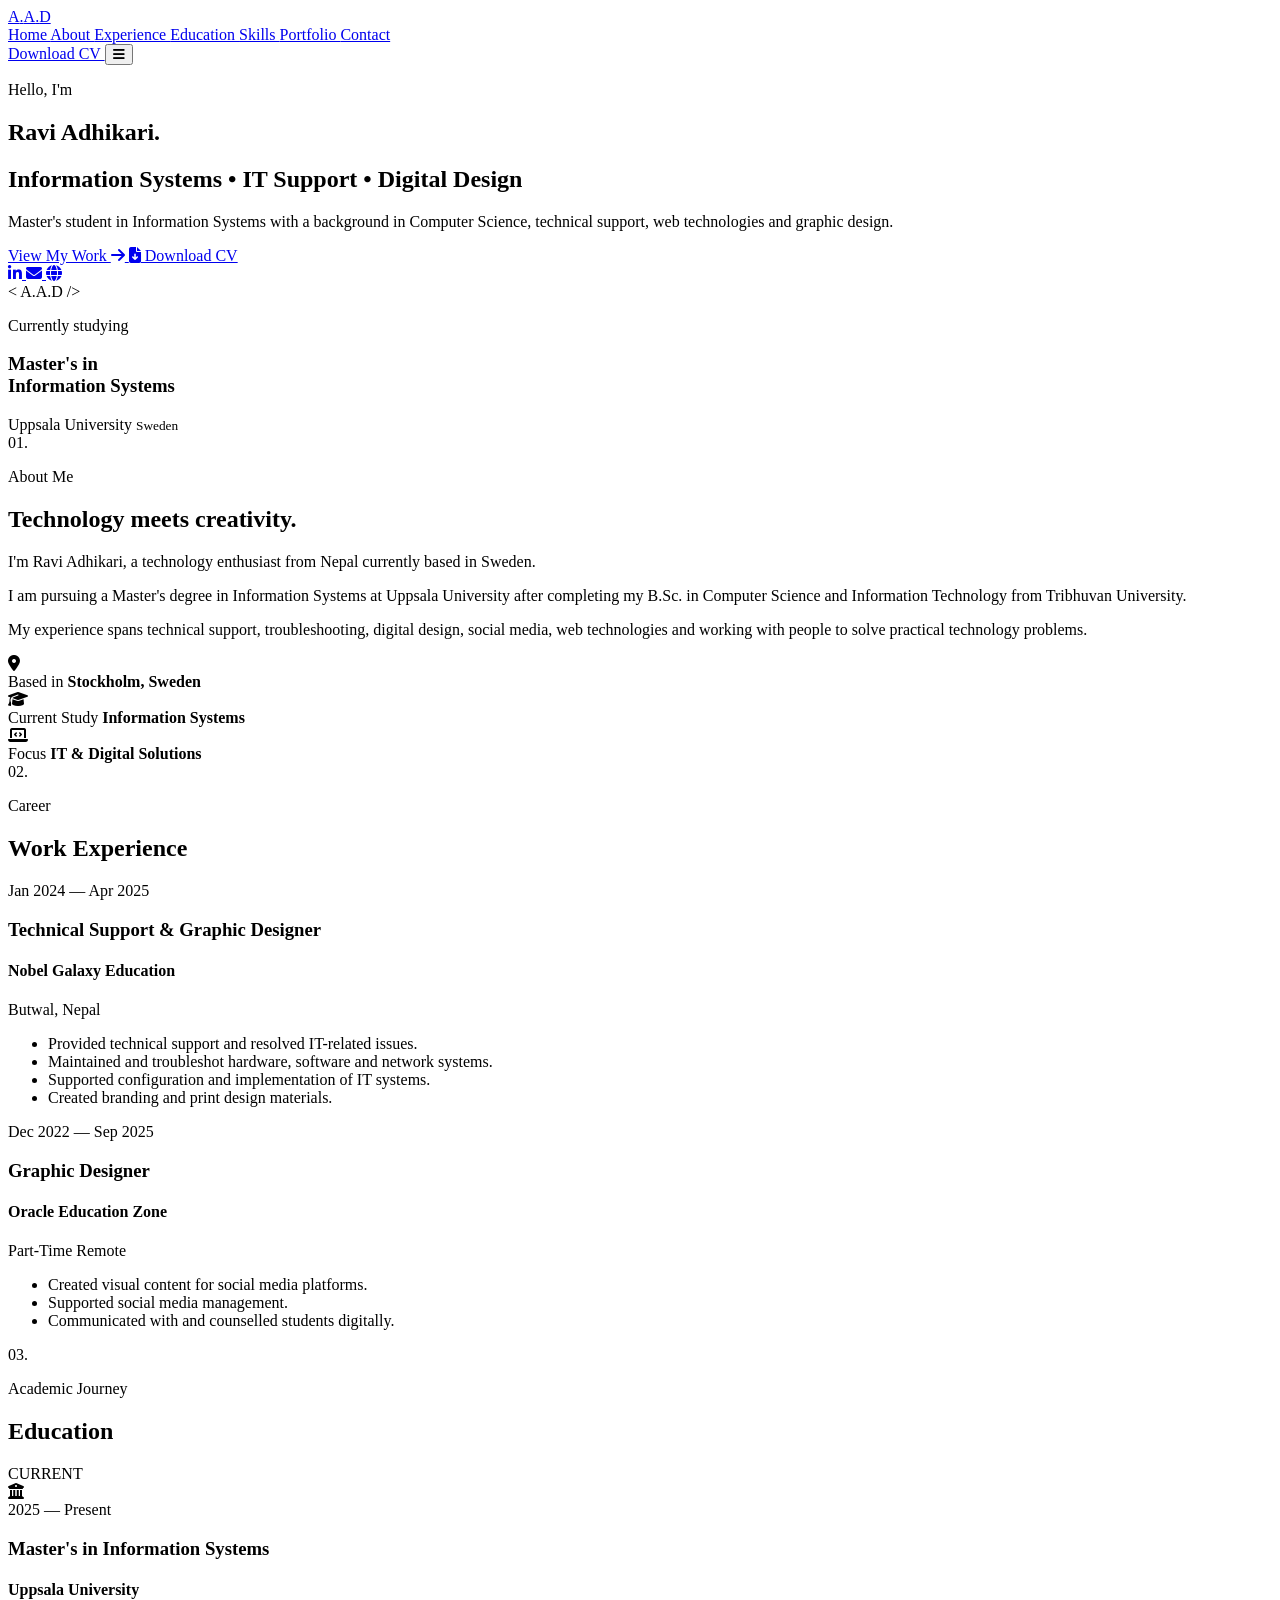
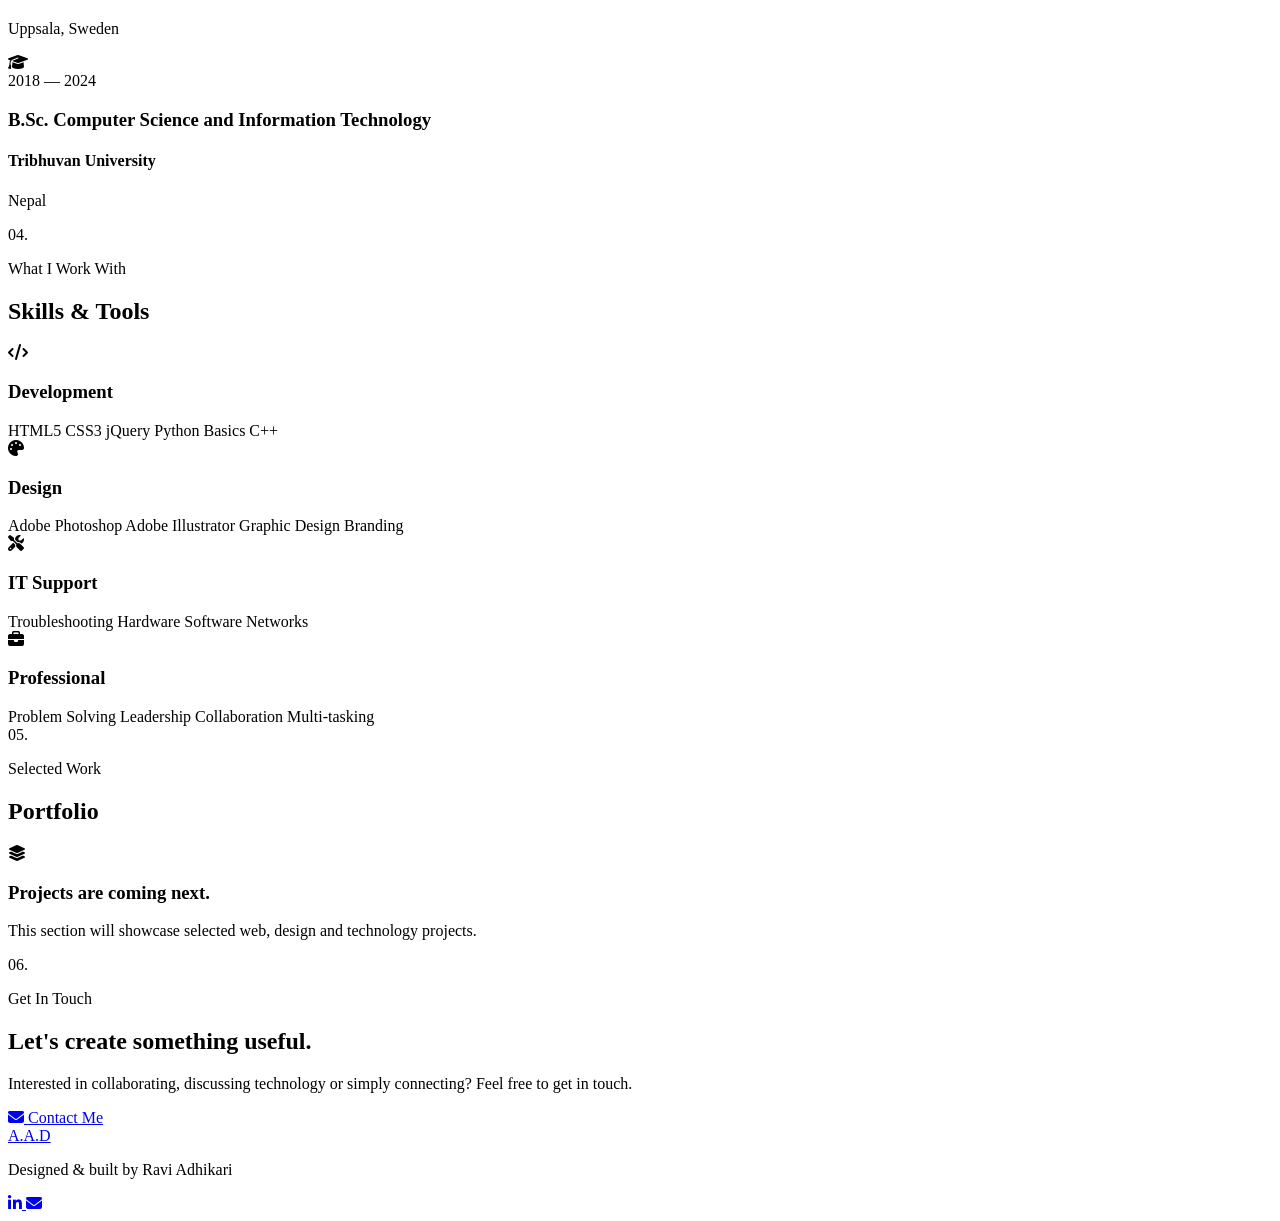
==== index.html @ 111f0fbd "Add initial AAD portfolio structure" ====
<!DOCTYPE html>
<html lang="en">

<head>
    <meta charset="UTF-8">

    <meta name="viewport" content="width=device-width, initial-scale=1.0">

    <meta name="description"
        content="Portfolio of Ravi Adhikari - Information Systems student, IT Support professional, Web Developer and Graphic Designer.">

    <meta name="author" content="Ravi Adhikari">

    <title>Ravi Adhikari</title>

    <!-- CSS -->
    <link rel="stylesheet" href="style.css">

    <!-- Google Font -->
    <link rel="preconnect" href="https://fonts.googleapis.com">
    <link rel="preconnect" href="https://fonts.gstatic.com" crossorigin>

    <link
        href="https://fonts.googleapis.com/css2?family=Inter:wght@400;500;600;700;800&display=swap"
        rel="stylesheet">

    <!-- Font Awesome -->
    <link
        rel="stylesheet"
        href="https://cdnjs.cloudflare.com/ajax/libs/font-awesome/6.5.2/css/all.min.css">
</head>


<body>

    <!-- =========================
         HEADER / NAVIGATION
    ========================== -->

    <header class="header">

        <div class="container navbar">

            <!-- Logo -->
            <a href="#home" class="logo">
                A<span>.</span>A<span>.</span>D
            </a>


            <!-- Navigation -->
            <nav class="nav-menu" id="nav-menu">

                <a href="#home" class="nav-link active">
                    Home
                </a>

                <a href="#about" class="nav-link">
                    About
                </a>

                <a href="#experience" class="nav-link">
                    Experience
                </a>

                <a href="#education" class="nav-link">
                    Education
                </a>

                <a href="#skills" class="nav-link">
                    Skills
                </a>

                <a href="#portfolio" class="nav-link">
                    Portfolio
                </a>

                <a href="#contact" class="nav-link">
                    Contact
                </a>

            </nav>


            <!-- CV Button -->
            <a href="cv.html" class="nav-cv-btn">
                Download CV
            </a>


            <!-- Mobile Menu Button -->
            <button
                class="menu-toggle"
                id="menu-toggle"
                aria-label="Open navigation menu">

                <i class="fa-solid fa-bars"></i>

            </button>

        </div>

    </header>



    <!-- =========================
         HERO SECTION
    ========================== -->

    <main>

        <section class="hero" id="home">

            <div class="container hero-container">


                <!-- Hero Content -->
                <div class="hero-content">

                    <p class="hero-intro">
                        Hello, I'm
                    </p>


                    <h1>
                        Ravi <span>Adhikari.</span>
                    </h1>


                    <h2>
                        Information Systems
                        <span class="dot">•</span>
                        IT Support
                        <span class="dot">•</span>
                        Digital Design
                    </h2>


                    <p class="hero-description">

                        Master's student in Information Systems with a
                        background in Computer Science, technical support,
                        web technologies and graphic design.

                    </p>


                    <!-- Hero Buttons -->
                    <div class="hero-buttons">

                        <a href="#portfolio" class="btn btn-primary">

                            View My Work

                            <i class="fa-solid fa-arrow-right"></i>

                        </a>


                        <a href="cv.html" class="btn btn-secondary">

                            <i class="fa-solid fa-file-arrow-down"></i>

                            Download CV

                        </a>

                    </div>


                    <!-- Social Links -->
                    <div class="social-links">

                        <a
                            href="https://www.linkedin.com/in/adhravi"
                            target="_blank"
                            rel="noopener noreferrer"
                            aria-label="LinkedIn">

                            <i class="fa-brands fa-linkedin-in"></i>

                        </a>


                        <a
                            href="mailto:workwithravi22@gmail.com"
                            aria-label="Email">

                            <i class="fa-solid fa-envelope"></i>

                        </a>


                        <a
                            href="https://www.adhikariravi.com.np"
                            target="_blank"
                            rel="noopener noreferrer"
                            aria-label="Website">

                            <i class="fa-solid fa-globe"></i>

                        </a>

                    </div>

                </div>



                <!-- Hero Visual -->
                <div class="hero-visual">

                    <div class="hero-card">

                        <div class="code-decoration">

                            <span>&lt;</span>

                            A.A.D

                            <span>/&gt;</span>

                        </div>


                        <div class="hero-card-content">

                            <p>Currently studying</p>

                            <h3>
                                Master's in
                                <br>
                                Information Systems
                            </h3>

                            <span>
                                Uppsala University
                            </span>

                            <small>
                                Sweden
                            </small>

                        </div>

                    </div>


                    <!-- Decorative Objects -->
                    <div class="floating-shape shape-one"></div>

                    <div class="floating-shape shape-two"></div>

                </div>


            </div>

        </section>



        <!-- =========================
             ABOUT
        ========================== -->

        <section class="section about" id="about">

            <div class="container">

                <div class="section-heading">

                    <span class="section-number">
                        01.
                    </span>

                    <div>

                        <p class="section-label">
                            About Me
                        </p>

                        <h2>
                            Technology meets creativity.
                        </h2>

                    </div>

                </div>


                <div class="about-grid">


                    <div class="about-text">

                        <p>

                            I'm Ravi Adhikari, a technology enthusiast
                            from Nepal currently based in Sweden.

                        </p>


                        <p>

                            I am pursuing a Master's degree in Information
                            Systems at Uppsala University after completing
                            my B.Sc. in Computer Science and Information
                            Technology from Tribhuvan University.

                        </p>


                        <p>

                            My experience spans technical support,
                            troubleshooting, digital design, social media,
                            web technologies and working with people to
                            solve practical technology problems.

                        </p>

                    </div>



                    <div class="about-info">

                        <div class="info-card">

                            <i class="fa-solid fa-location-dot"></i>

                            <div>

                                <span>Based in</span>

                                <strong>
                                    Stockholm, Sweden
                                </strong>

                            </div>

                        </div>


                        <div class="info-card">

                            <i class="fa-solid fa-graduation-cap"></i>

                            <div>

                                <span>Current Study</span>

                                <strong>
                                    Information Systems
                                </strong>

                            </div>

                        </div>


                        <div class="info-card">

                            <i class="fa-solid fa-laptop-code"></i>

                            <div>

                                <span>Focus</span>

                                <strong>
                                    IT & Digital Solutions
                                </strong>

                            </div>

                        </div>

                    </div>

                </div>

            </div>

        </section>



        <!-- =========================
             EXPERIENCE
        ========================== -->

        <section class="section experience" id="experience">

            <div class="container">

                <div class="section-heading">

                    <span class="section-number">
                        02.
                    </span>

                    <div>

                        <p class="section-label">
                            Career
                        </p>

                        <h2>
                            Work Experience
                        </h2>

                    </div>

                </div>


                <div class="timeline">


                    <!-- Experience 1 -->
                    <article class="timeline-item">

                        <div class="timeline-marker"></div>

                        <div class="timeline-content">

                            <span class="timeline-date">
                                Jan 2024 — Apr 2025
                            </span>

                            <h3>
                                Technical Support & Graphic Designer
                            </h3>

                            <h4>
                                Nobel Galaxy Education
                            </h4>

                            <p>
                                Butwal, Nepal
                            </p>


                            <ul>

                                <li>
                                    Provided technical support and
                                    resolved IT-related issues.
                                </li>

                                <li>
                                    Maintained and troubleshot hardware,
                                    software and network systems.
                                </li>

                                <li>
                                    Supported configuration and
                                    implementation of IT systems.
                                </li>

                                <li>
                                    Created branding and print design
                                    materials.
                                </li>

                            </ul>

                        </div>

                    </article>



                    <!-- Experience 2 -->
                    <article class="timeline-item">

                        <div class="timeline-marker"></div>

                        <div class="timeline-content">

                            <span class="timeline-date">
                                Dec 2022 — Sep 2025
                            </span>

                            <h3>
                                Graphic Designer
                            </h3>

                            <h4>
                                Oracle Education Zone
                            </h4>

                            <p>
                                Part-Time Remote
                            </p>


                            <ul>

                                <li>
                                    Created visual content for social
                                    media platforms.
                                </li>

                                <li>
                                    Supported social media management.
                                </li>

                                <li>
                                    Communicated with and counselled
                                    students digitally.
                                </li>

                            </ul>

                        </div>

                    </article>


                </div>

            </div>

        </section>



        <!-- =========================
             EDUCATION
        ========================== -->

        <section class="section education" id="education">

            <div class="container">

                <div class="section-heading">

                    <span class="section-number">
                        03.
                    </span>

                    <div>

                        <p class="section-label">
                            Academic Journey
                        </p>

                        <h2>
                            Education
                        </h2>

                    </div>

                </div>


                <div class="education-grid">


                    <article class="education-card featured">

                        <span class="education-status">
                            CURRENT
                        </span>

                        <div class="education-icon">

                            <i class="fa-solid fa-building-columns"></i>

                        </div>

                        <span class="education-year">
                            2025 — Present
                        </span>

                        <h3>
                            Master's in Information Systems
                        </h3>

                        <h4>
                            Uppsala University
                        </h4>

                        <p>
                            Uppsala, Sweden
                        </p>

                    </article>



                    <article class="education-card">

                        <div class="education-icon">

                            <i class="fa-solid fa-graduation-cap"></i>

                        </div>

                        <span class="education-year">
                            2018 — 2024
                        </span>

                        <h3>
                            B.Sc. Computer Science and Information Technology
                        </h3>

                        <h4>
                            Tribhuvan University
                        </h4>

                        <p>
                            Nepal
                        </p>

                    </article>


                </div>

            </div>

        </section>



        <!-- =========================
             SKILLS
        ========================== -->

        <section class="section skills" id="skills">

            <div class="container">

                <div class="section-heading">

                    <span class="section-number">
                        04.
                    </span>

                    <div>

                        <p class="section-label">
                            What I Work With
                        </p>

                        <h2>
                            Skills & Tools
                        </h2>

                    </div>

                </div>


                <div class="skills-grid">


                    <div class="skill-category">

                        <i class="fa-solid fa-code"></i>

                        <h3>
                            Development
                        </h3>

                        <div class="skill-tags">

                            <span>HTML5</span>
                            <span>CSS3</span>
                            <span>jQuery</span>
                            <span>Python Basics</span>
                            <span>C++</span>

                        </div>

                    </div>



                    <div class="skill-category">

                        <i class="fa-solid fa-palette"></i>

                        <h3>
                            Design
                        </h3>

                        <div class="skill-tags">

                            <span>Adobe Photoshop</span>
                            <span>Adobe Illustrator</span>
                            <span>Graphic Design</span>
                            <span>Branding</span>

                        </div>

                    </div>



                    <div class="skill-category">

                        <i class="fa-solid fa-screwdriver-wrench"></i>

                        <h3>
                            IT Support
                        </h3>

                        <div class="skill-tags">

                            <span>Troubleshooting</span>
                            <span>Hardware</span>
                            <span>Software</span>
                            <span>Networks</span>

                        </div>

                    </div>



                    <div class="skill-category">

                        <i class="fa-solid fa-briefcase"></i>

                        <h3>
                            Professional
                        </h3>

                        <div class="skill-tags">

                            <span>Problem Solving</span>
                            <span>Leadership</span>
                            <span>Collaboration</span>
                            <span>Multi-tasking</span>

                        </div>

                    </div>


                </div>

            </div>

        </section>



        <!-- =========================
             PORTFOLIO
        ========================== -->

        <section class="section portfolio" id="portfolio">

            <div class="container">

                <div class="section-heading">

                    <span class="section-number">
                        05.
                    </span>

                    <div>

                        <p class="section-label">
                            Selected Work
                        </p>

                        <h2>
                            Portfolio
                        </h2>

                    </div>

                </div>


                <div class="portfolio-placeholder">

                    <i class="fa-solid fa-layer-group"></i>

                    <h3>
                        Projects are coming next.
                    </h3>

                    <p>

                        This section will showcase selected web,
                        design and technology projects.

                    </p>

                </div>

            </div>

        </section>



        <!-- =========================
             CONTACT
        ========================== -->

        <section class="section contact" id="contact">

            <div class="container contact-container">


                <div class="contact-content">

                    <span class="section-number">
                        06.
                    </span>

                    <p class="section-label">
                        Get In Touch
                    </p>

                    <h2>
                        Let's create something useful.
                    </h2>

                    <p>

                        Interested in collaborating, discussing technology
                        or simply connecting? Feel free to get in touch.

                    </p>


                    <a
                        href="mailto:workwithravi22@gmail.com"
                        class="btn btn-primary">

                        <i class="fa-solid fa-envelope"></i>

                        Contact Me

                    </a>

                </div>

            </div>

        </section>

    </main>



    <!-- =========================
         FOOTER
    ========================== -->

    <footer class="footer">

        <div class="container footer-container">

            <a href="#home" class="footer-logo">
                A.A.D
            </a>


            <p>
                Designed & built by Ravi Adhikari
            </p>


            <div class="footer-social">

                <a
                    href="https://www.linkedin.com/in/adhravi"
                    target="_blank"
                    rel="noopener noreferrer"
                    aria-label="LinkedIn">

                    <i class="fa-brands fa-linkedin-in"></i>

                </a>


                <a
                    href="mailto:workwithravi22@gmail.com"
                    aria-label="Email">

                    <i class="fa-solid fa-envelope"></i>

                </a>

            </div>

        </div>

    </footer>



    <!-- JavaScript -->
    <script src="script.js"></script>

</body>

</html>
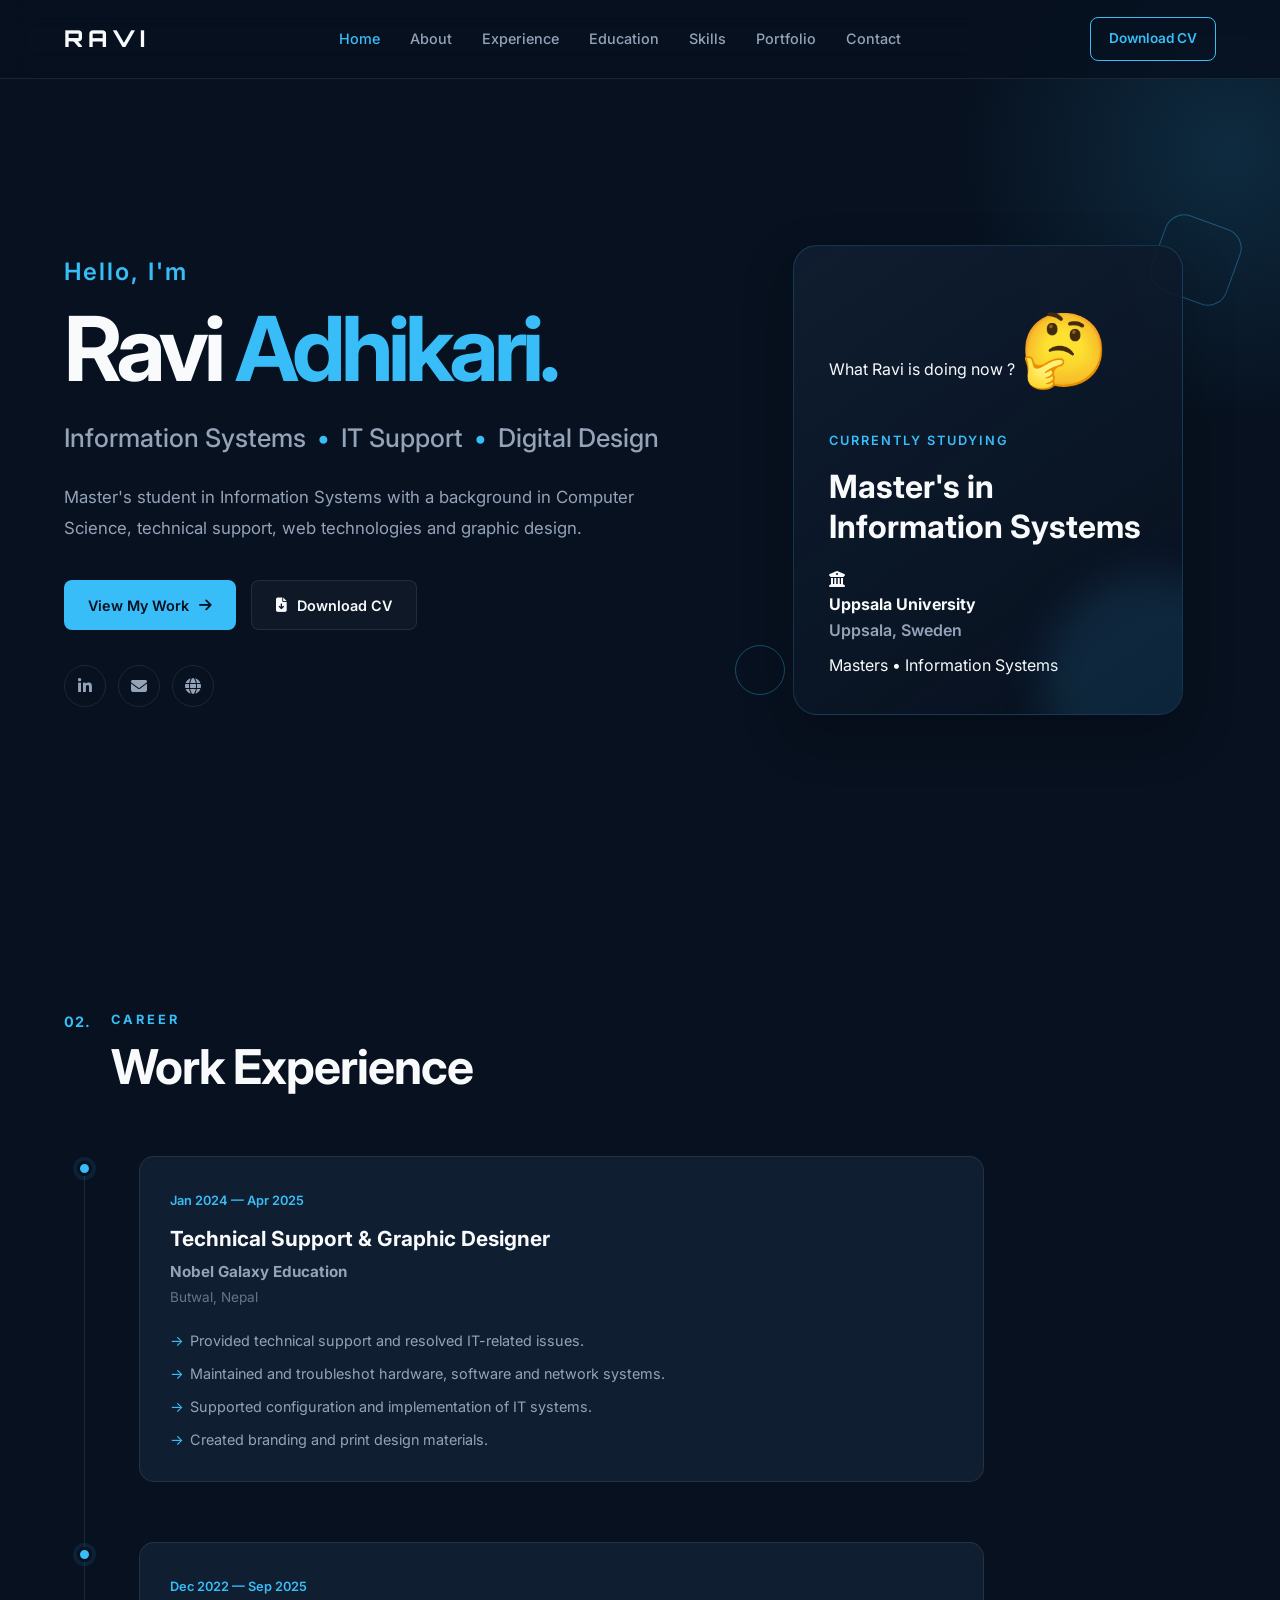
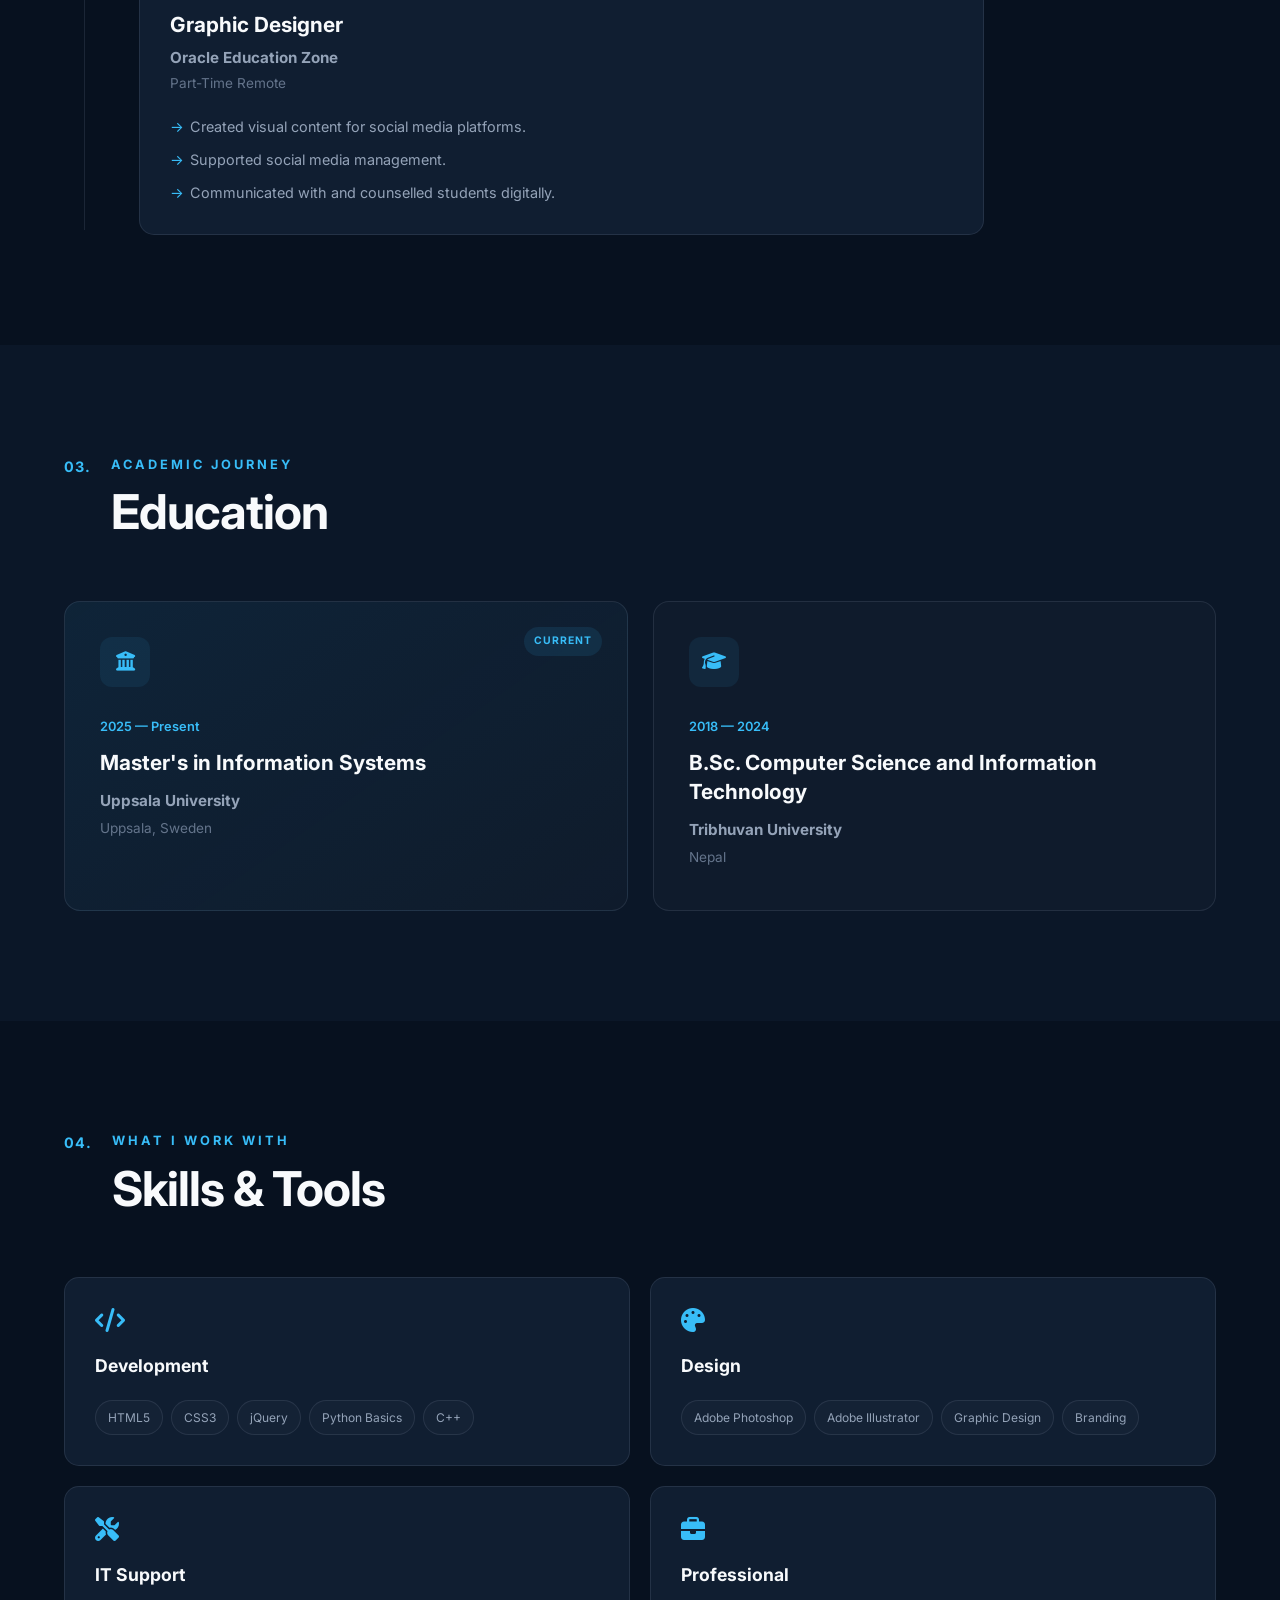
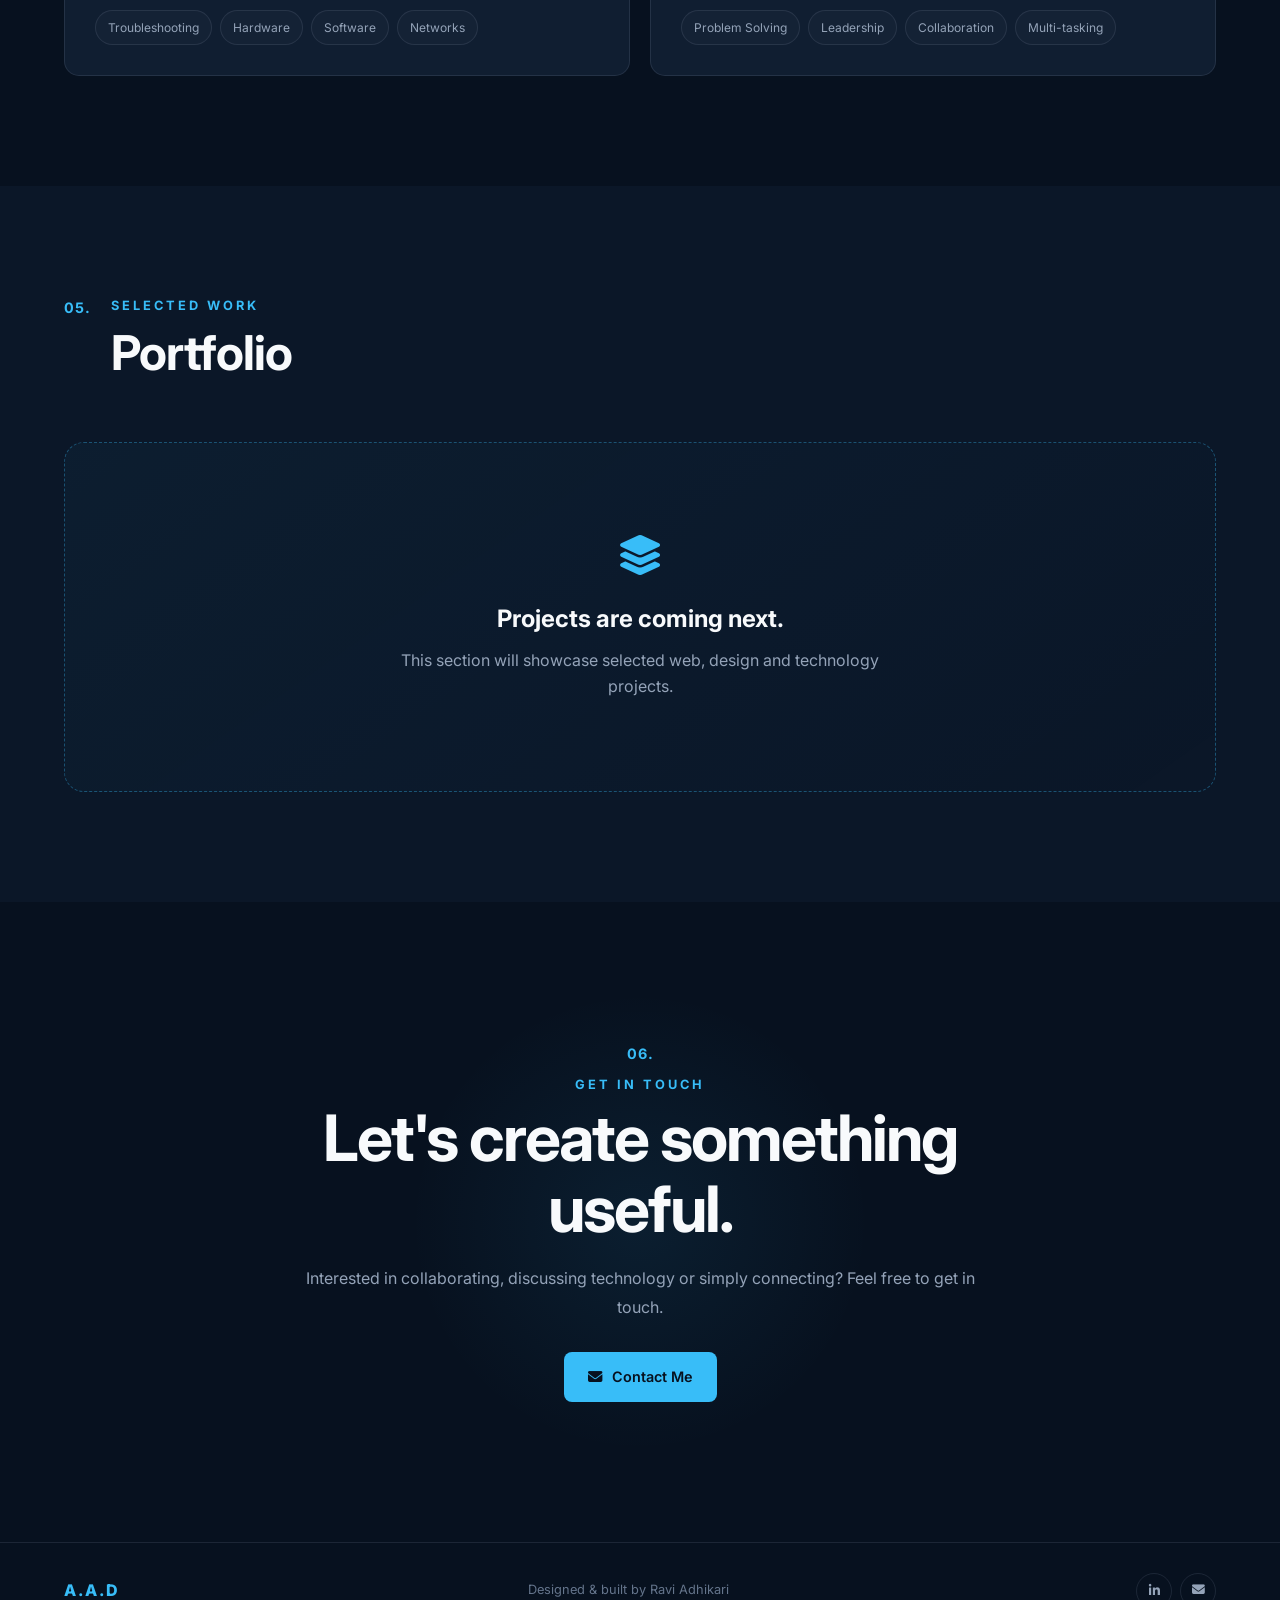
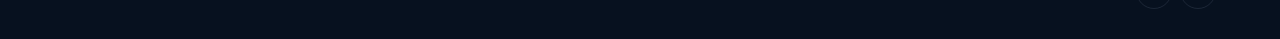
==== commit 910463ae: "Complete homepage and animation" ====
--- a/index.html
+++ b/index.html
@@ -21,8 +21,8 @@
     <link rel="preconnect" href="https://fonts.gstatic.com" crossorigin>
 
     <link
-        href="https://fonts.googleapis.com/css2?family=Inter:wght@400;500;600;700;800&display=swap"
-        rel="stylesheet">
+    href="https://fonts.googleapis.com/css2?family=Inter:wght@400;500;600;700;800&family=Orbitron:wght@600;700;800&display=swap"
+    rel="stylesheet">
 
     <!-- Font Awesome -->
     <link
@@ -43,7 +43,7 @@
 
             <!-- Logo -->
             <a href="#home" class="logo">
-                A<span>.</span>A<span>.</span>D
+                RAVI<span class="logo-dot"></span>
             </a>
 
 
@@ -208,181 +208,78 @@
 
 
                 <!-- Hero Visual -->
-                <div class="hero-visual">
-
-                    <div class="hero-card">
-
-                        <div class="code-decoration">
-
-                            <span>&lt;</span>
-
-                            A.A.D
-
-                            <span>/&gt;</span>
-
-                        </div>
-
-
-                        <div class="hero-card-content">
-
-                            <p>Currently studying</p>
-
-                            <h3>
-                                Master's in
-                                <br>
-                                Information Systems
-                            </h3>
-
-                            <span>
-                                Uppsala University
-                            </span>
-
-                            <small>
-                                Sweden
-                            </small>
-
-                        </div>
-
-                    </div>
-
-
-                    <!-- Decorative Objects -->
-                    <div class="floating-shape shape-one"></div>
-
-                    <div class="floating-shape shape-two"></div>
-
-                </div>
-
+               <div class="hero-visual">
+
+    <div class="hero-card">
+
+        <!-- Top -->
+        <div class="card-top">
+
+            <span>What Ravi is doing now ?</span>
+
+            <span class="thinking-emoji">
+                <i></i>
+            🤔
+            </span>
+
+        </div>
+
+
+        <!-- Main Content -->
+        <div class="hero-card-content">
+
+            <p class="card-label">
+                Currently Studying
+            </p>
+
+            <h3>
+                Master's in
+                <br>
+                Information Systems
+            </h3>
+
+
+            <div class="university-info">
+
+                <i class="fa-solid fa-building-columns"></i>
+
+                <div>
+
+                    <strong>
+                        Uppsala University
+                    </strong>
+
+                    <span>
+                        Uppsala, Sweden
+                    </span>
+
+                </div>
 
             </div>
 
-        </section>
-
-
-
-        <!-- =========================
-             ABOUT
-        ========================== -->
-
-        <section class="section about" id="about">
-
-            <div class="container">
-
-                <div class="section-heading">
-
-                    <span class="section-number">
-                        01.
-                    </span>
-
-                    <div>
-
-                        <p class="section-label">
-                            About Me
-                        </p>
-
-                        <h2>
-                            Technology meets creativity.
-                        </h2>
-
-                    </div>
-
-                </div>
-
-
-                <div class="about-grid">
-
-
-                    <div class="about-text">
-
-                        <p>
-
-                            I'm Ravi Adhikari, a technology enthusiast
-                            from Nepal currently based in Sweden.
-
-                        </p>
-
-
-                        <p>
-
-                            I am pursuing a Master's degree in Information
-                            Systems at Uppsala University after completing
-                            my B.Sc. in Computer Science and Information
-                            Technology from Tribhuvan University.
-
-                        </p>
-
-
-                        <p>
-
-                            My experience spans technical support,
-                            troubleshooting, digital design, social media,
-                            web technologies and working with people to
-                            solve practical technology problems.
-
-                        </p>
-
-                    </div>
-
-
-
-                    <div class="about-info">
-
-                        <div class="info-card">
-
-                            <i class="fa-solid fa-location-dot"></i>
-
-                            <div>
-
-                                <span>Based in</span>
-
-                                <strong>
-                                    Stockholm, Sweden
-                                </strong>
-
-                            </div>
-
-                        </div>
-
-
-                        <div class="info-card">
-
-                            <i class="fa-solid fa-graduation-cap"></i>
-
-                            <div>
-
-                                <span>Current Study</span>
-
-                                <strong>
-                                    Information Systems
-                                </strong>
-
-                            </div>
-
-                        </div>
-
-
-                        <div class="info-card">
-
-                            <i class="fa-solid fa-laptop-code"></i>
-
-                            <div>
-
-                                <span>Focus</span>
-
-                                <strong>
-                                    IT & Digital Solutions
-                                </strong>
-
-                            </div>
-
-                        </div>
-
-                    </div>
-
-                </div>
-
-            </div>
-
+        </div>
+
+
+        <!-- Bottom -->
+        <div class="card-footer">
+
+            <span>Masters</span>
+
+            <span>•</span>
+
+            <span>Information Systems</span>
+
+        </div>
+
+    </div>
+
+
+    <!-- Decorative Objects -->
+    <div class="floating-shape shape-one"></div>
+
+    <div class="floating-shape shape-two"></div>
+
+</div>
         </section>
 
 
--- a/style.css
+++ b/style.css
@@ -0,0 +1,1619 @@
+/* =========================================================
+   A.A.D PORTFOLIO
+   Ravi Adhikari
+   Main Stylesheet
+========================================================= */
+
+
+/* =========================
+   1. ROOT / VARIABLES
+========================= */
+
+:root {
+    --bg-primary: #07111f;
+    --bg-secondary: #0b1728;
+    --bg-card: #101e31;
+
+    --text-primary: #f8fafc;
+    --text-secondary: #94a3b8;
+    --text-muted: #64748b;
+
+    --accent: #38bdf8;
+    --accent-dark: #0284c7;
+    --accent-light: #7dd3fc;
+
+    --border: rgba(148, 163, 184, 0.15);
+
+    --shadow:
+        0 20px 50px rgba(0, 0, 0, 0.25);
+
+    --transition: 0.3s ease;
+
+    --container-width: 1180px;
+}
+
+
+/* =========================
+   2. RESET
+========================= */
+
+* {
+    margin: 0;
+    padding: 0;
+    box-sizing: border-box;
+}
+
+html {
+    scroll-behavior: smooth;
+}
+
+body {
+    font-family: "Inter", sans-serif;
+
+    background: var(--bg-primary);
+
+    color: var(--text-primary);
+
+    line-height: 1.6;
+
+    overflow-x: hidden;
+}
+
+a {
+    text-decoration: none;
+    color: inherit;
+}
+
+ul {
+    list-style: none;
+}
+
+button {
+    font-family: inherit;
+}
+
+img {
+    max-width: 100%;
+    display: block;
+}
+
+
+/* =========================
+   3. GLOBAL
+========================= */
+
+.container {
+    width: min(90%, var(--container-width));
+    margin: 0 auto;
+}
+
+.section {
+    padding: 110px 0;
+}
+
+.section-heading {
+    display: flex;
+    align-items: flex-start;
+
+    gap: 20px;
+
+    margin-bottom: 60px;
+}
+
+.section-number {
+    color: var(--accent);
+
+    font-size: 0.9rem;
+    font-weight: 700;
+
+    letter-spacing: 1px;
+}
+
+.section-label {
+    color: var(--accent);
+
+    font-size: 0.8rem;
+    font-weight: 700;
+
+    text-transform: uppercase;
+
+    letter-spacing: 3px;
+
+    margin-bottom: 8px;
+}
+
+.section-heading h2 {
+    font-size: clamp(2rem, 4vw, 3rem);
+
+    line-height: 1.2;
+
+    letter-spacing: -1px;
+}
+
+
+/* =========================
+   4. HEADER
+========================= */
+
+.header {
+    position: fixed;
+
+    top: 0;
+    left: 0;
+
+    width: 100%;
+
+    z-index: 1000;
+
+    background: rgba(7, 17, 31, 0.82);
+
+    backdrop-filter: blur(15px);
+    -webkit-backdrop-filter: blur(15px);
+
+    border-bottom: 1px solid var(--border);
+}
+
+.navbar {
+    min-height: 78px;
+
+    display: flex;
+
+    align-items: center;
+
+    justify-content: space-between;
+
+    gap: 25px;
+}
+
+
+/* Logo */
+
+.logo {
+    font-family: "Orbitron", sans-serif;
+
+    font-size: 1.45rem;
+    font-weight: 800;
+
+    letter-spacing: 5px;
+
+    color: var(--text-primary);
+
+    text-transform: uppercase;
+
+    transition: var(--transition);
+}
+
+.logo-dot {
+    color: var(--accent);
+}
+
+.logo:hover {
+    color: var(--accent);
+}
+
+
+/* Navigation */
+
+.nav-menu {
+    display: flex;
+
+    align-items: center;
+
+    gap: 30px;
+}
+
+.nav-link {
+    color: var(--text-secondary);
+
+    font-size: 0.9rem;
+
+    font-weight: 500;
+
+    transition: var(--transition);
+}
+
+.nav-link:hover,
+.nav-link.active {
+    color: var(--accent);
+}
+
+
+/* CV navigation button */
+
+.nav-cv-btn {
+    padding: 10px 18px;
+
+    border: 1px solid var(--accent);
+
+    border-radius: 8px;
+
+    color: var(--accent);
+
+    font-size: 0.85rem;
+
+    font-weight: 600;
+
+    transition: var(--transition);
+
+    white-space: nowrap;
+}
+
+.nav-cv-btn:hover {
+    color: var(--bg-primary);
+
+    background: var(--accent);
+
+    transform: translateY(-2px);
+}
+
+
+/* Mobile menu button */
+
+.menu-toggle {
+    display: none;
+
+    border: 0;
+
+    background: transparent;
+
+    color: var(--text-primary);
+
+    font-size: 1.4rem;
+
+    cursor: pointer;
+}
+
+
+/* =========================
+   5. HERO
+========================= */
+
+.hero {
+    position: relative;
+
+    min-height: 100vh;
+
+    display: flex;
+
+    align-items: center;
+
+    padding: 140px 0 80px;
+
+    overflow: hidden;
+}
+
+
+/* background glow */
+
+.hero::before {
+    content: "";
+
+    position: absolute;
+
+    width: 600px;
+    height: 600px;
+
+    right: -250px;
+    top: -150px;
+
+    border-radius: 50%;
+
+    background:
+        radial-gradient(
+            circle,
+            rgba(56, 189, 248, 0.15),
+            transparent 65%
+        );
+
+    pointer-events: none;
+}
+
+.hero-container {
+    display: grid;
+
+    grid-template-columns: 1.15fr 0.85fr;
+
+    align-items: center;
+
+    gap: 80px;
+
+    position: relative;
+
+    z-index: 1;
+}
+
+.thinking-emoji {
+    font-size: 4.5rem;
+    text-align: center;
+
+    margin: 10px 0 20px;
+
+    display: inline-block;
+
+    animation: thinkingFloat 3s ease-in-out infinite;
+}
+
+
+/* Thinking Emoji Animation */
+
+@keyframes thinkingFloat {
+
+    0%,
+    100% {
+        transform: translateY(0) rotate(0deg) scale(1);
+    }
+
+    25% {
+        transform: translateY(-8px) rotate(-6deg) scale(1.05);
+    }
+
+    50% {
+        transform: translateY(-12px) rotate(4deg) scale(1.08);
+    }
+
+    75% {
+        transform: translateY(-6px) rotate(-3deg) scale(1.04);
+    }
+}
+
+
+/* Hero text */
+
+.hero-intro {
+    color: var(--accent);
+
+    font-size: 1.5rem;
+
+    font-weight: 600;
+
+    letter-spacing: 2px;
+
+    margin-bottom: 15px;
+}
+
+.hero h1 {
+    font-size: clamp(3.6rem, 7vw, 6.5rem);
+    line-height: 0.95;
+    letter-spacing: -5px;
+    margin-bottom: 28px;
+
+    /* Reveal animation */
+    overflow: hidden;
+    white-space: nowrap;
+
+    width: 0;
+
+    animation: writeName 1.8s ease-out forwards;
+}
+
+.hero h1 span {
+    color: var(--accent);
+}
+
+
+/* Write name once on page load */
+
+@keyframes writeName {
+
+    from {
+        width: 0;
+    }
+
+    to {
+        width: 100%;
+    }
+}
+.hero h2 {
+    max-width: 700px;
+
+    color: var(--text-secondary);
+
+    font-size: clamp(1.15rem, 2vw, 1.6rem);
+
+    font-weight: 500;
+
+    line-height: 1.5;
+
+    margin-bottom: 24px;
+}
+
+.dot {
+    color: var(--accent);
+
+    margin: 0 5px;
+}
+
+.hero-description {
+    max-width: 620px;
+
+    color: var(--text-secondary);
+
+    font-size: 1.05rem;
+
+    line-height: 1.9;
+
+    margin-bottom: 35px;
+}
+
+
+/* Hero buttons */
+
+.hero-buttons {
+    display: flex;
+
+    flex-wrap: wrap;
+
+    gap: 15px;
+
+    margin-bottom: 35px;
+}
+
+.btn {
+    display: inline-flex;
+
+    align-items: center;
+
+    justify-content: center;
+
+    gap: 10px;
+
+    min-height: 50px;
+
+    padding: 0 24px;
+
+    border-radius: 8px;
+
+    font-size: 0.9rem;
+
+    font-weight: 600;
+
+    transition: var(--transition);
+}
+
+.btn-primary {
+    color: var(--bg-primary);
+
+    background: var(--accent);
+}
+
+.btn-primary:hover {
+    background: var(--accent-light);
+
+    transform: translateY(-3px);
+
+    box-shadow:
+        0 10px 30px rgba(56, 189, 248, 0.2);
+}
+
+.btn-secondary {
+    color: var(--text-primary);
+
+    border: 1px solid var(--border);
+
+    background: rgba(255, 255, 255, 0.03);
+}
+
+.btn-secondary:hover {
+    border-color: var(--accent);
+
+    color: var(--accent);
+
+    transform: translateY(-3px);
+}
+
+
+/* Social icons */
+
+.social-links {
+    display: flex;
+
+    gap: 12px;
+}
+
+.social-links a,
+.footer-social a {
+    width: 42px;
+    height: 42px;
+
+    display: flex;
+
+    align-items: center;
+
+    justify-content: center;
+
+    border: 1px solid var(--border);
+
+    border-radius: 50%;
+
+    color: var(--text-secondary);
+
+    transition: var(--transition);
+}
+
+.social-links a:hover,
+.footer-social a:hover {
+    color: var(--accent);
+
+    border-color: var(--accent);
+
+    transform: translateY(-3px);
+}
+
+
+/* =========================
+   6. HERO CARD
+========================= */
+
+.hero-visual {
+    position: relative;
+
+    display: flex;
+
+    justify-content: center;
+}
+
+.hero-card {
+    position: relative;
+
+    width: min(100%, 390px);
+
+    min-height: 470px;
+
+    display: flex;
+
+    flex-direction: column;
+
+    justify-content: space-between;
+
+    padding: 35px;
+
+    border: 1px solid rgba(56, 189, 248, 0.2);
+
+    border-radius: 24px;
+
+    background:
+        linear-gradient(
+            145deg,
+            rgba(16, 30, 49, 0.95),
+            rgba(7, 17, 31, 0.8)
+        );
+
+    box-shadow: var(--shadow);
+
+    overflow: hidden;
+}
+
+
+/* glow inside card */
+
+.hero-card::before {
+    content: "";
+
+    position: absolute;
+
+    width: 220px;
+    height: 220px;
+
+    right: -80px;
+    bottom: -80px;
+
+    border-radius: 50%;
+
+    background:
+        rgba(56, 189, 248, 0.12);
+
+    filter: blur(20px);
+}
+
+.code-decoration {
+    position: relative;
+
+    z-index: 1;
+
+    color: var(--text-muted);
+
+    font-size: 0.85rem;
+
+    font-weight: 600;
+
+    letter-spacing: 3px;
+}
+
+.code-decoration span {
+    color: var(--accent);
+}
+
+.hero-card-content {
+    position: relative;
+
+    z-index: 1;
+}
+
+.hero-card-content p {
+    color: var(--accent);
+
+    font-size: 0.8rem;
+
+    font-weight: 600;
+
+    text-transform: uppercase;
+
+    letter-spacing: 2px;
+
+    margin-bottom: 15px;
+}
+
+.hero-card-content h3 {
+    font-size: 2rem;
+
+    line-height: 1.25;
+
+    margin-bottom: 20px;
+}
+
+.hero-card-content span {
+    display: block;
+
+    color: var(--text-secondary);
+
+    font-weight: 600;
+
+    margin-bottom: 5px;
+}
+
+.hero-card-content small {
+    color: var(--text-muted);
+}
+
+
+/* floating shapes */
+
+.floating-shape {
+    position: absolute;
+
+    border: 1px solid rgba(56, 189, 248, 0.35);
+
+    z-index: -1;
+}
+
+.shape-one {
+    width: 80px;
+    height: 80px;
+
+    top: -25px;
+    right: -20px;
+
+    border-radius: 20px;
+
+    transform: rotate(20deg);
+}
+
+.shape-two {
+    width: 50px;
+    height: 50px;
+
+    bottom: 20px;
+    left: -25px;
+
+    border-radius: 50%;
+}
+
+
+/* =========================
+   7. ABOUT
+========================= */
+
+.about {
+    background: var(--bg-secondary);
+}
+
+.about-grid {
+    display: grid;
+
+    grid-template-columns: 1.2fr 0.8fr;
+
+    gap: 80px;
+}
+
+.about-text p {
+    color: var(--text-secondary);
+
+    font-size: 1.05rem;
+
+    line-height: 1.9;
+
+    margin-bottom: 20px;
+}
+
+.about-text p:first-child {
+    color: var(--text-primary);
+
+    font-size: 1.25rem;
+
+    font-weight: 600;
+}
+
+
+/* About information cards */
+
+.about-info {
+    display: grid;
+
+    gap: 15px;
+}
+
+.info-card {
+    display: flex;
+
+    align-items: center;
+
+    gap: 18px;
+
+    padding: 22px;
+
+    border: 1px solid var(--border);
+
+    border-radius: 12px;
+
+    background: rgba(255, 255, 255, 0.02);
+
+    transition: var(--transition);
+}
+
+.info-card:hover {
+    border-color: rgba(56, 189, 248, 0.5);
+
+    transform: translateX(5px);
+}
+
+.info-card i {
+    width: 45px;
+    height: 45px;
+
+    display: flex;
+
+    align-items: center;
+
+    justify-content: center;
+
+    flex-shrink: 0;
+
+    border-radius: 10px;
+
+    color: var(--accent);
+
+    background: rgba(56, 189, 248, 0.08);
+}
+
+.info-card span {
+    display: block;
+
+    color: var(--text-muted);
+
+    font-size: 0.8rem;
+
+    margin-bottom: 3px;
+}
+
+.info-card strong {
+    font-size: 0.95rem;
+}
+
+
+/* =========================
+   8. EXPERIENCE TIMELINE
+========================= */
+
+.timeline {
+    position: relative;
+
+    max-width: 900px;
+
+    margin-left: 20px;
+}
+
+.timeline::before {
+    content: "";
+
+    position: absolute;
+
+    left: 0;
+    top: 5px;
+    bottom: 5px;
+
+    width: 1px;
+
+    background: var(--border);
+}
+
+.timeline-item {
+    position: relative;
+
+    padding-left: 55px;
+
+    padding-bottom: 60px;
+}
+
+.timeline-item:last-child {
+    padding-bottom: 0;
+}
+
+.timeline-marker {
+    position: absolute;
+
+    left: -7px;
+    top: 5px;
+
+    width: 15px;
+    height: 15px;
+
+    border: 3px solid var(--bg-primary);
+
+    border-radius: 50%;
+
+    background: var(--accent);
+
+    box-shadow:
+        0 0 0 4px rgba(56, 189, 248, 0.1);
+}
+
+.timeline-content {
+    padding: 30px;
+
+    border: 1px solid var(--border);
+
+    border-radius: 15px;
+
+    background: var(--bg-card);
+
+    transition: var(--transition);
+}
+
+.timeline-content:hover {
+    border-color: rgba(56, 189, 248, 0.4);
+
+    transform: translateY(-4px);
+}
+
+.timeline-date {
+    display: inline-block;
+
+    color: var(--accent);
+
+    font-size: 0.8rem;
+
+    font-weight: 600;
+
+    margin-bottom: 10px;
+}
+
+.timeline-content h3 {
+    font-size: 1.3rem;
+
+    margin-bottom: 5px;
+}
+
+.timeline-content h4 {
+    color: var(--text-secondary);
+
+    font-size: 0.95rem;
+
+    margin-bottom: 3px;
+}
+
+.timeline-content > p {
+    color: var(--text-muted);
+
+    font-size: 0.85rem;
+
+    margin-bottom: 20px;
+}
+
+.timeline-content ul {
+    display: grid;
+
+    gap: 10px;
+}
+
+.timeline-content li {
+    position: relative;
+
+    padding-left: 20px;
+
+    color: var(--text-secondary);
+
+    font-size: 0.9rem;
+}
+
+.timeline-content li::before {
+    content: "→";
+
+    position: absolute;
+
+    left: 0;
+
+    color: var(--accent);
+}
+
+
+/* =========================
+   9. EDUCATION
+========================= */
+
+.education {
+    background: var(--bg-secondary);
+}
+
+.education-grid {
+    display: grid;
+
+    grid-template-columns: repeat(2, 1fr);
+
+    gap: 25px;
+}
+
+.education-card {
+    position: relative;
+
+    min-height: 310px;
+
+    padding: 35px;
+
+    border: 1px solid var(--border);
+
+    border-radius: 16px;
+
+    background: rgba(255, 255, 255, 0.02);
+
+    transition: var(--transition);
+}
+
+.education-card:hover {
+    border-color: rgba(56, 189, 248, 0.4);
+
+    transform: translateY(-5px);
+}
+
+.education-card.featured {
+    background:
+        linear-gradient(
+            145deg,
+            rgba(56, 189, 248, 0.08),
+            rgba(255, 255, 255, 0.02)
+        );
+}
+
+.education-status {
+    position: absolute;
+
+    top: 25px;
+    right: 25px;
+
+    padding: 6px 10px;
+
+    border-radius: 20px;
+
+    color: var(--accent);
+
+    background: rgba(56, 189, 248, 0.1);
+
+    font-size: 0.65rem;
+
+    font-weight: 700;
+
+    letter-spacing: 1px;
+}
+
+.education-icon {
+    width: 50px;
+    height: 50px;
+
+    display: flex;
+
+    align-items: center;
+
+    justify-content: center;
+
+    margin-bottom: 30px;
+
+    border-radius: 12px;
+
+    color: var(--accent);
+
+    background: rgba(56, 189, 248, 0.08);
+
+    font-size: 1.2rem;
+}
+
+.education-year {
+    display: block;
+
+    color: var(--accent);
+
+    font-size: 0.8rem;
+
+    font-weight: 600;
+
+    margin-bottom: 10px;
+}
+
+.education-card h3 {
+    max-width: 500px;
+
+    font-size: 1.3rem;
+
+    line-height: 1.4;
+
+    margin-bottom: 12px;
+}
+
+.education-card h4 {
+    color: var(--text-secondary);
+
+    font-size: 0.95rem;
+
+    margin-bottom: 5px;
+}
+
+.education-card p {
+    color: var(--text-muted);
+
+    font-size: 0.85rem;
+}
+
+
+/* =========================
+   10. SKILLS
+========================= */
+
+.skills-grid {
+    display: grid;
+
+    grid-template-columns: repeat(2, 1fr);
+
+    gap: 20px;
+}
+
+.skill-category {
+    padding: 30px;
+
+    border: 1px solid var(--border);
+
+    border-radius: 15px;
+
+    background: var(--bg-card);
+
+    transition: var(--transition);
+}
+
+.skill-category:hover {
+    border-color: rgba(56, 189, 248, 0.4);
+
+    transform: translateY(-4px);
+}
+
+.skill-category > i {
+    color: var(--accent);
+
+    font-size: 1.5rem;
+
+    margin-bottom: 20px;
+}
+
+.skill-category h3 {
+    font-size: 1.1rem;
+
+    margin-bottom: 20px;
+}
+
+.skill-tags {
+    display: flex;
+
+    flex-wrap: wrap;
+
+    gap: 8px;
+}
+
+.skill-tags span {
+    padding: 7px 12px;
+
+    border: 1px solid var(--border);
+
+    border-radius: 20px;
+
+    color: var(--text-secondary);
+
+    background: rgba(255, 255, 255, 0.02);
+
+    font-size: 0.75rem;
+}
+
+
+/* =========================
+   11. PORTFOLIO
+========================= */
+
+.portfolio {
+    background: var(--bg-secondary);
+}
+
+.portfolio-placeholder {
+    min-height: 350px;
+
+    display: flex;
+
+    flex-direction: column;
+
+    align-items: center;
+
+    justify-content: center;
+
+    text-align: center;
+
+    padding: 50px 25px;
+
+    border: 1px dashed rgba(56, 189, 248, 0.35);
+
+    border-radius: 20px;
+
+    background:
+        linear-gradient(
+            145deg,
+            rgba(56, 189, 248, 0.04),
+            transparent
+        );
+}
+
+.portfolio-placeholder i {
+    color: var(--accent);
+
+    font-size: 2.5rem;
+
+    margin-bottom: 25px;
+}
+
+.portfolio-placeholder h3 {
+    font-size: 1.5rem;
+
+    margin-bottom: 10px;
+}
+
+.portfolio-placeholder p {
+    max-width: 500px;
+
+    color: var(--text-secondary);
+}
+
+
+/* =========================
+   12. CONTACT
+========================= */
+
+.contact {
+    position: relative;
+
+    padding: 140px 0;
+
+    overflow: hidden;
+}
+
+.contact::before {
+    content: "";
+
+    position: absolute;
+
+    width: 500px;
+    height: 500px;
+
+    left: 50%;
+    top: 50%;
+
+    transform: translate(-50%, -50%);
+
+    border-radius: 50%;
+
+    background:
+        radial-gradient(
+            circle,
+            rgba(56, 189, 248, 0.08),
+            transparent 65%
+        );
+
+    pointer-events: none;
+}
+
+.contact-container {
+    position: relative;
+
+    z-index: 1;
+
+    display: flex;
+
+    justify-content: center;
+
+    text-align: center;
+}
+
+.contact-content {
+    max-width: 700px;
+}
+
+.contact-content .section-number {
+    display: block;
+
+    margin-bottom: 10px;
+}
+
+.contact-content h2 {
+    font-size: clamp(2.5rem, 5vw, 4rem);
+
+    line-height: 1.1;
+
+    letter-spacing: -2px;
+
+    margin-bottom: 20px;
+}
+
+.contact-content > p:not(.section-label) {
+    color: var(--text-secondary);
+
+    line-height: 1.8;
+
+    margin-bottom: 30px;
+}
+
+
+/* =========================
+   13. FOOTER
+========================= */
+
+.footer {
+    padding: 30px 0;
+
+    border-top: 1px solid var(--border);
+}
+
+.footer-container {
+    display: flex;
+
+    align-items: center;
+
+    justify-content: space-between;
+
+    gap: 20px;
+}
+
+.footer-logo {
+    color: var(--accent);
+
+    font-weight: 800;
+
+    letter-spacing: 2px;
+}
+
+.footer p {
+    color: var(--text-muted);
+
+    font-size: 0.8rem;
+}
+
+.footer-social {
+    display: flex;
+
+    gap: 8px;
+}
+
+.footer-social a {
+    width: 36px;
+    height: 36px;
+
+    font-size: 0.8rem;
+}
+
+
+/* =========================
+   14. SELECTION
+========================= */
+
+::selection {
+    color: var(--bg-primary);
+
+    background: var(--accent);
+}
+
+
+/* =========================
+   15. SCROLLBAR
+========================= */
+
+::-webkit-scrollbar {
+    width: 8px;
+}
+
+::-webkit-scrollbar-track {
+    background: var(--bg-primary);
+}
+
+::-webkit-scrollbar-thumb {
+    border-radius: 10px;
+
+    background: #23364d;
+}
+
+::-webkit-scrollbar-thumb:hover {
+    background: var(--accent-dark);
+}
+
+
+/* =========================================================
+   RESPONSIVE
+========================================================= */
+
+
+/* =========================
+   TABLET
+========================= */
+
+@media (max-width: 1000px) {
+
+    .nav-menu {
+        gap: 18px;
+    }
+
+    .nav-link {
+        font-size: 0.8rem;
+    }
+
+    .hero-container {
+        gap: 40px;
+    }
+
+    .hero h1 {
+        letter-spacing: -3px;
+    }
+
+}
+
+
+/* =========================
+   MOBILE NAVIGATION
+========================= */
+
+@media (max-width: 850px) {
+
+    .section {
+        padding: 85px 0;
+    }
+
+
+    /* navigation */
+
+    .menu-toggle {
+        display: block;
+
+        order: 3;
+    }
+
+    .nav-cv-btn {
+        margin-left: auto;
+    }
+
+    .nav-menu {
+        position: absolute;
+
+        top: 78px;
+        left: 0;
+
+        width: 100%;
+
+        display: none;
+
+        flex-direction: column;
+
+        align-items: flex-start;
+
+        gap: 0;
+
+        padding: 20px 5%;
+
+        background: rgba(7, 17, 31, 0.98);
+
+        border-bottom: 1px solid var(--border);
+    }
+
+    .nav-menu.active {
+        display: flex;
+    }
+
+    .nav-link {
+        width: 100%;
+
+        padding: 14px 0;
+
+        border-bottom: 1px solid var(--border);
+
+        font-size: 0.9rem;
+    }
+
+
+    /* hero */
+
+    .hero {
+        min-height: auto;
+
+        padding-top: 150px;
+    }
+
+    .hero-container {
+        grid-template-columns: 1fr;
+
+        gap: 70px;
+    }
+
+    .hero-content {
+        max-width: 700px;
+    }
+
+    .hero-visual {
+        justify-content: flex-start;
+    }
+
+
+    /* about */
+
+    .about-grid {
+        grid-template-columns: 1fr;
+
+        gap: 45px;
+    }
+
+
+    /* education */
+
+    .education-grid {
+        grid-template-columns: 1fr;
+    }
+
+}
+
+
+/* =========================
+   SMALL MOBILE
+========================= */
+
+@media (max-width: 600px) {
+
+    .container {
+        width: 88%;
+    }
+
+    .header .container {
+        width: 92%;
+    }
+
+    .navbar {
+        min-height: 70px;
+    }
+
+    .logo {
+        font-size: 1.2rem;
+    }
+
+    .nav-cv-btn {
+        padding: 8px 12px;
+
+        font-size: 0.7rem;
+    }
+
+    .nav-menu {
+        top: 70px;
+    }
+
+
+    /* hero */
+
+    .hero {
+        padding-top: 125px;
+
+        padding-bottom: 70px;
+    }
+
+    .hero h1 {
+        font-size: clamp(3.2rem, 17vw, 5rem);
+
+        letter-spacing: -3px;
+    }
+
+    .hero h2 {
+        font-size: 1rem;
+    }
+
+    .hero-description {
+        font-size: 0.95rem;
+    }
+
+    .hero-buttons {
+        flex-direction: column;
+
+        align-items: stretch;
+    }
+
+    .btn {
+        width: 100%;
+    }
+
+
+    /* hero card */
+
+    .hero-card {
+        min-height: 400px;
+
+        padding: 28px;
+    }
+
+    .hero-card-content h3 {
+        font-size: 1.6rem;
+    }
+
+
+    /* headings */
+
+    .section-heading {
+        gap: 12px;
+
+        margin-bottom: 40px;
+    }
+
+    .section-heading h2 {
+        font-size: 2rem;
+    }
+
+
+    /* experience */
+
+    .timeline {
+        margin-left: 7px;
+    }
+
+    .timeline-item {
+        padding-left: 30px;
+    }
+
+    .timeline-content {
+        padding: 22px;
+    }
+
+
+    /* skills */
+
+    .skills-grid {
+        grid-template-columns: 1fr;
+    }
+
+
+    /* footer */
+
+    .footer-container {
+        flex-direction: column;
+
+        text-align: center;
+    }
+
+}
+
+
+/* =========================
+   VERY SMALL DEVICES
+========================= */
+
+@media (max-width: 390px) {
+
+    .nav-cv-btn {
+        display: none;
+    }
+
+    .hero h1 {
+        font-size: 3rem;
+    }
+
+}
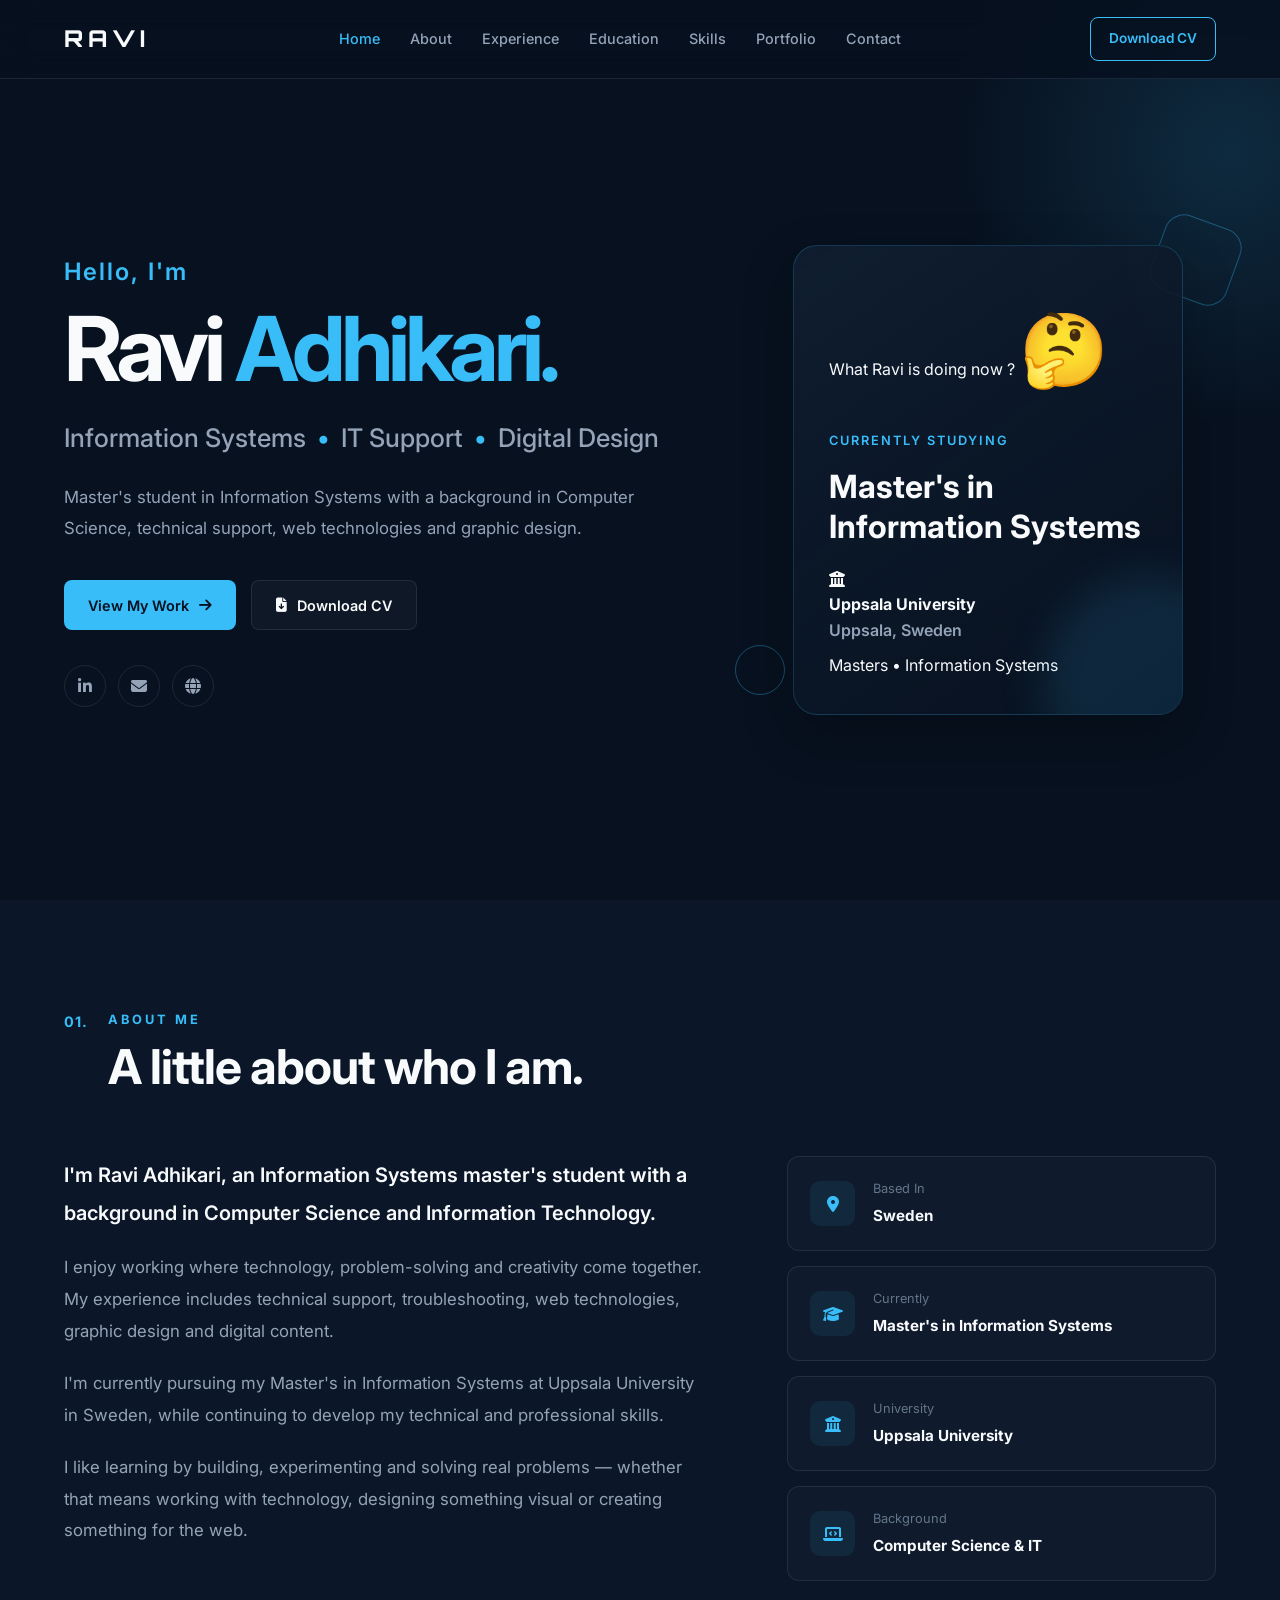
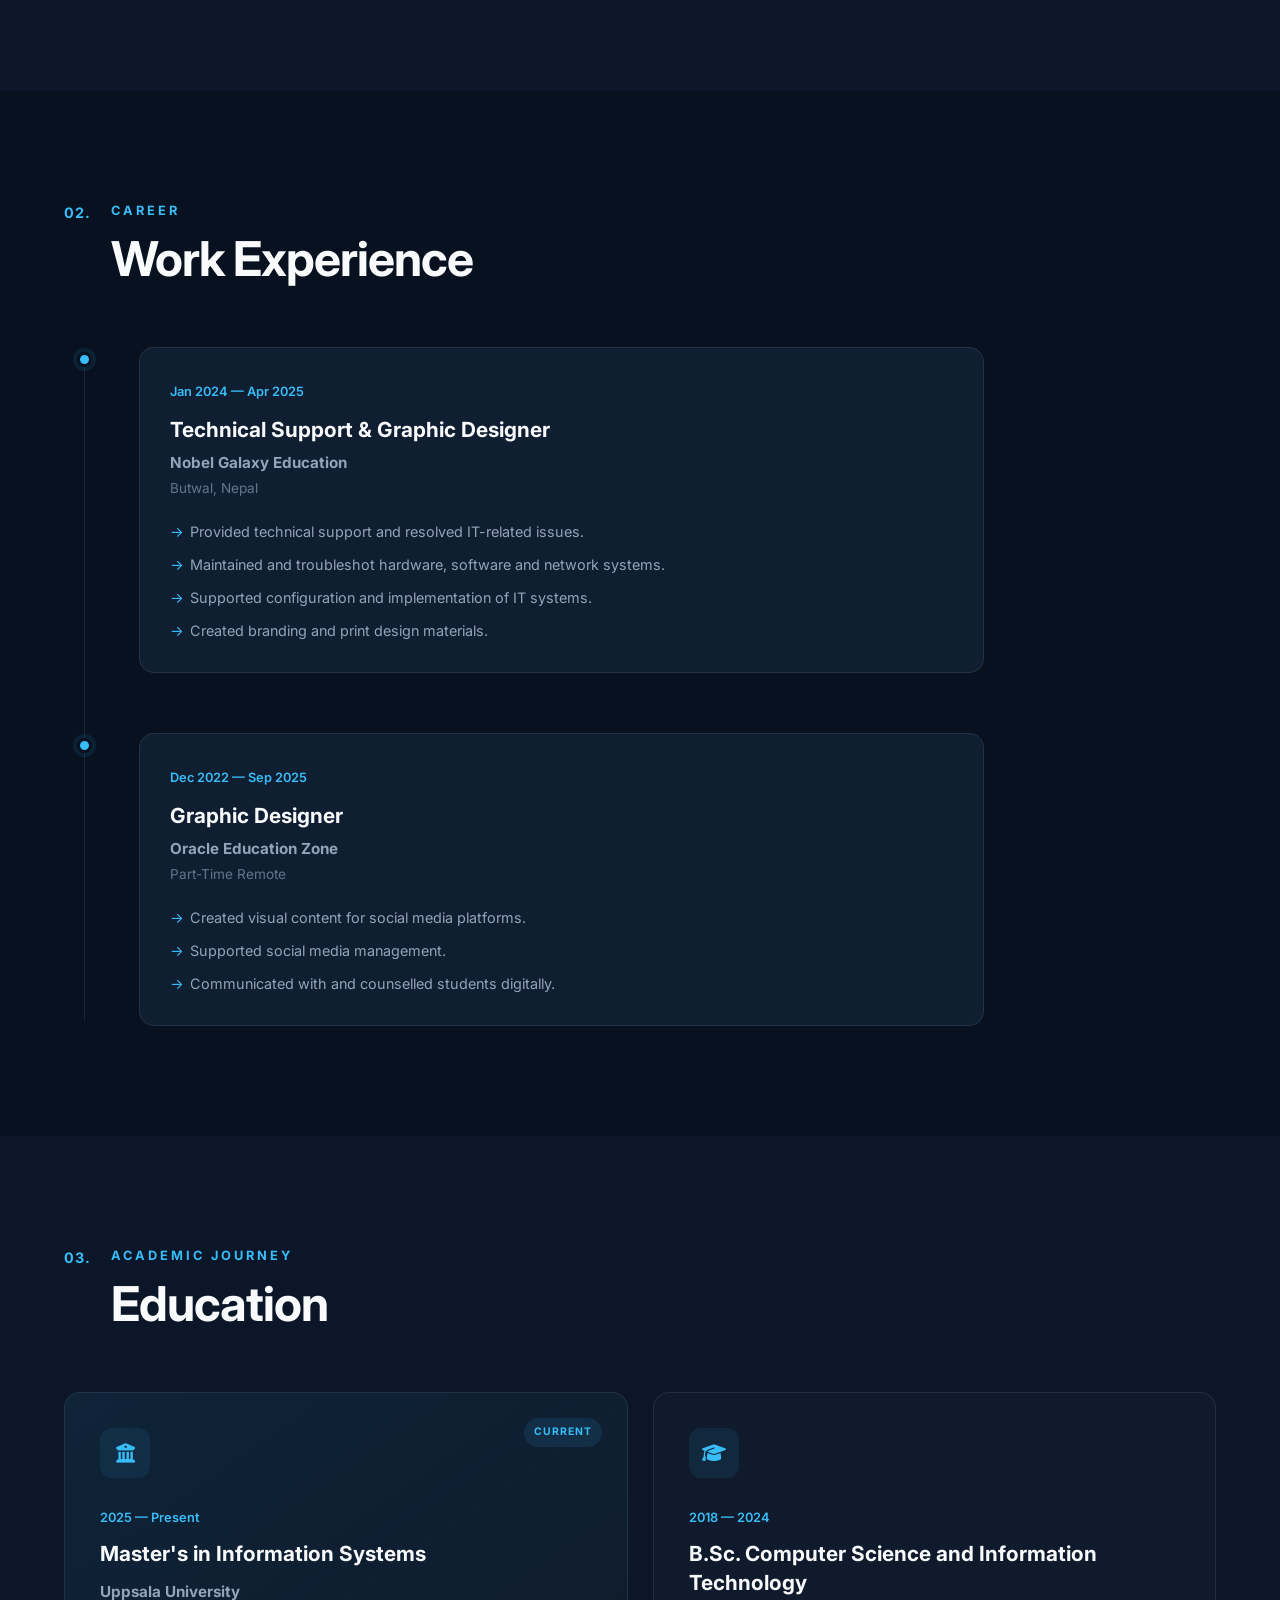
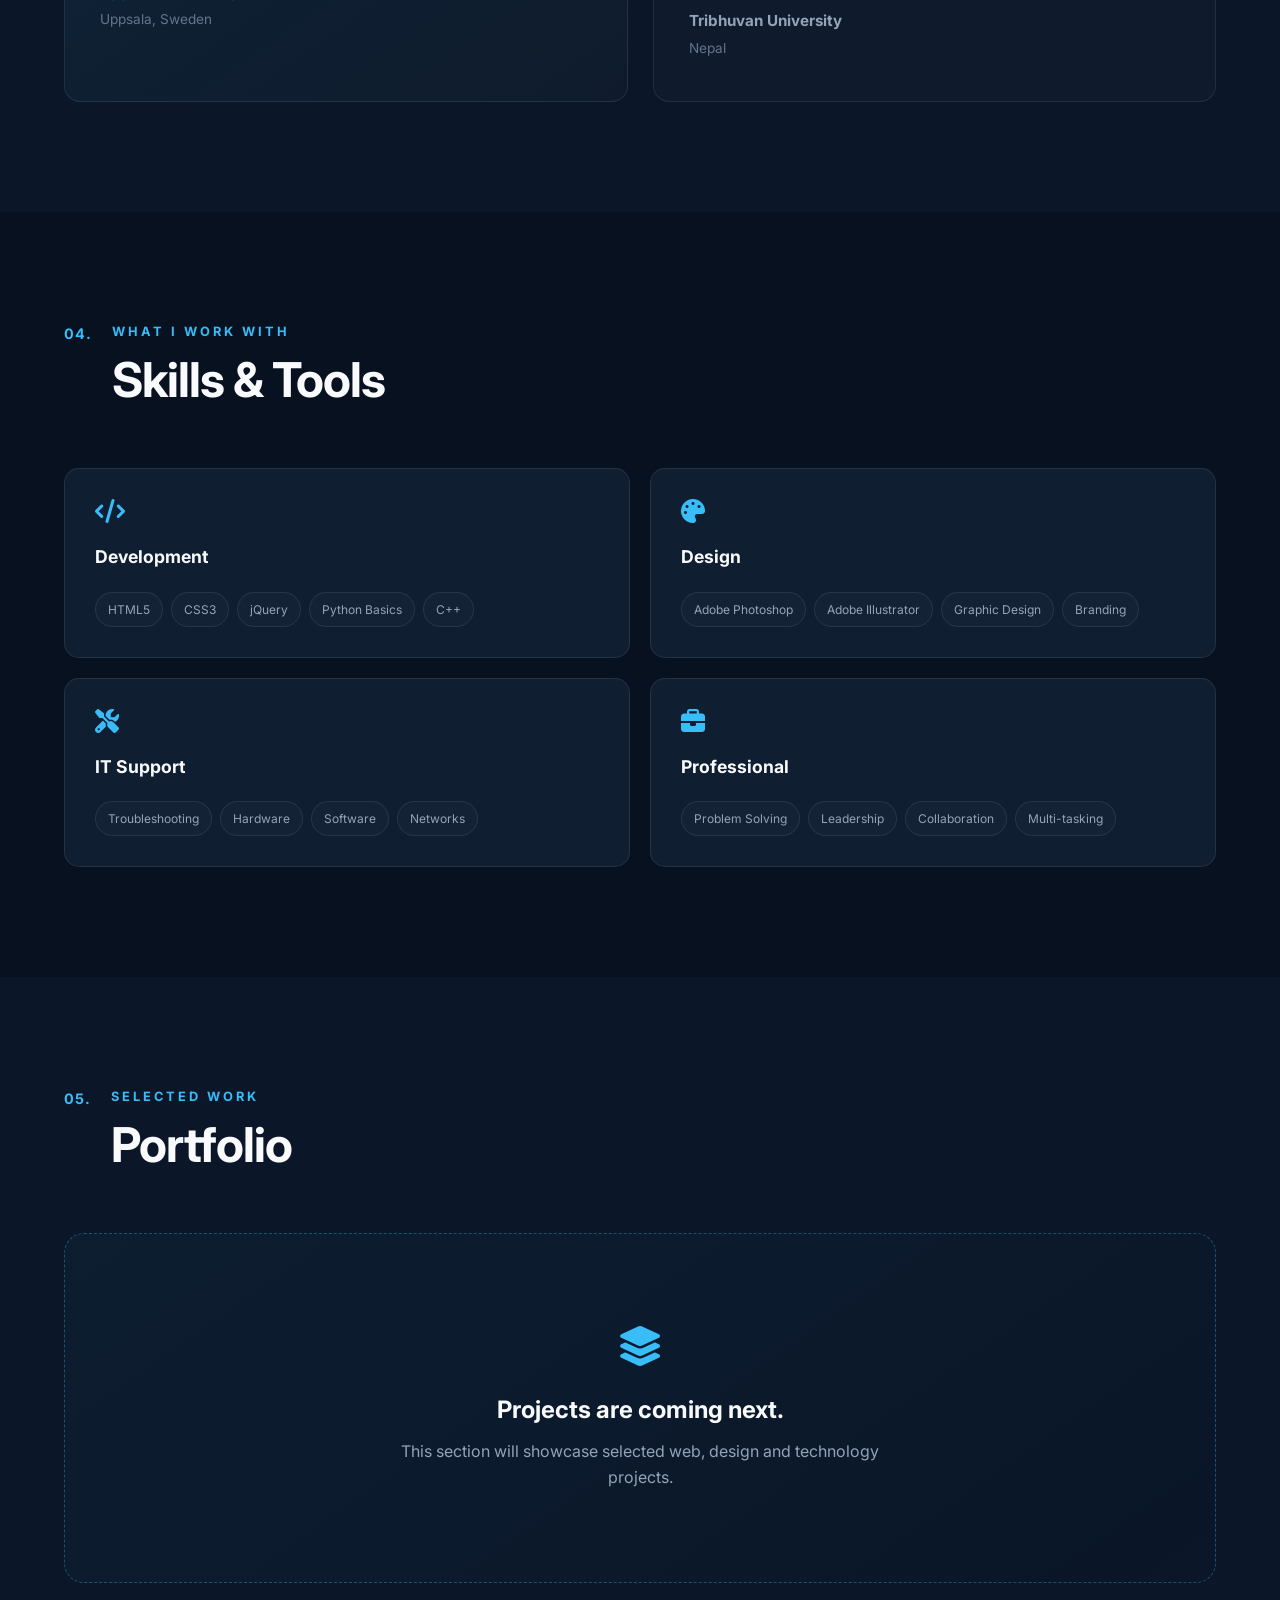
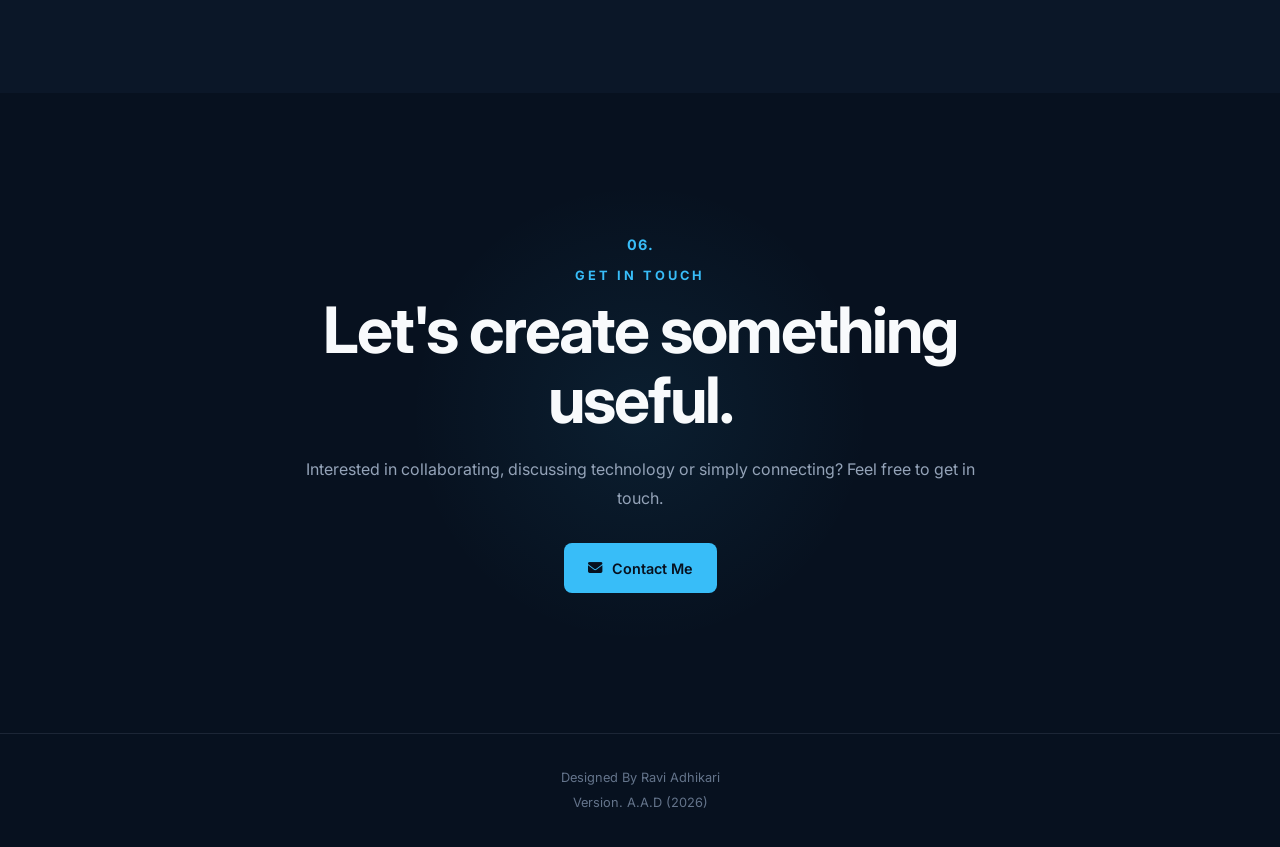
==== commit e26fe8d8: "Completed the site on 1st September" ====
--- a/index.html
+++ b/index.html
@@ -283,6 +283,161 @@
         </section>
 
 
+<!-- =========================
+     ABOUT
+========================== -->
+
+<section class="section about" id="about">
+
+    <div class="container">
+
+        <!-- Section Heading -->
+        <div class="section-heading">
+
+            <span class="section-number">
+                01.
+            </span>
+
+            <div>
+
+                <p class="section-label">
+                    About Me
+                </p>
+
+                <h2>
+                    A little about who I am.
+                </h2>
+
+            </div>
+
+        </div>
+
+
+        <!-- About Content -->
+        <div class="about-grid">
+
+            <!-- About Text -->
+            <div class="about-text">
+
+                <p>
+                    I'm Ravi Adhikari, an Information Systems
+                    master's student with a background in
+                    Computer Science and Information Technology.
+                </p>
+
+                <p>
+                    I enjoy working where technology, problem-solving
+                    and creativity come together. My experience includes
+                    technical support, troubleshooting, web technologies,
+                    graphic design and digital content.
+                </p>
+
+                <p>
+                    I'm currently pursuing my Master's in Information
+                    Systems at Uppsala University in Sweden, while
+                    continuing to develop my technical and professional
+                    skills.
+                </p>
+
+                <p>
+                    I like learning by building, experimenting and
+                    solving real problems — whether that means working
+                    with technology, designing something visual or
+                    creating something for the web.
+                </p>
+
+            </div>
+
+
+            <!-- About Information -->
+            <div class="about-info">
+
+                <!-- Location -->
+                <div class="info-card">
+
+                    <i class="fa-solid fa-location-dot"></i>
+
+                    <div>
+
+                        <span>
+                            Based In
+                        </span>
+
+                        <strong>
+                            Sweden
+                        </strong>
+
+                    </div>
+
+                </div>
+
+
+                <!-- Current Study -->
+                <div class="info-card">
+
+                    <i class="fa-solid fa-graduation-cap"></i>
+
+                    <div>
+
+                        <span>
+                            Currently
+                        </span>
+
+                        <strong>
+                            Master's in Information Systems
+                        </strong>
+
+                    </div>
+
+                </div>
+
+
+                <!-- University -->
+                <div class="info-card">
+
+                    <i class="fa-solid fa-building-columns"></i>
+
+                    <div>
+
+                        <span>
+                            University
+                        </span>
+
+                        <strong>
+                            Uppsala University
+                        </strong>
+
+                    </div>
+
+                </div>
+
+
+                <!-- Background -->
+                <div class="info-card">
+
+                    <i class="fa-solid fa-laptop-code"></i>
+
+                    <div>
+
+                        <span>
+                            Background
+                        </span>
+
+                        <strong>
+                            Computer Science & IT
+                        </strong>
+
+                    </div>
+
+                </div>
+
+            </div>
+
+        </div>
+
+    </div>
+
+</section>
 
         <!-- =========================
              EXPERIENCE
@@ -755,47 +910,25 @@
          FOOTER
     ========================== -->
 
-    <footer class="footer">
-
-        <div class="container footer-container">
-
-            <a href="#home" class="footer-logo">
-                A.A.D
-            </a>
-
+   <footer class="footer">
+
+    <div class="container footer-container">
+
+        <div class="footer-info">
 
             <p>
-                Designed & built by Ravi Adhikari
+                Designed By Ravi Adhikari
             </p>
 
-
-            <div class="footer-social">
-
-                <a
-                    href="https://www.linkedin.com/in/adhravi"
-                    target="_blank"
-                    rel="noopener noreferrer"
-                    aria-label="LinkedIn">
-
-                    <i class="fa-brands fa-linkedin-in"></i>
-
-                </a>
-
-
-                <a
-                    href="mailto:workwithravi22@gmail.com"
-                    aria-label="Email">
-
-                    <i class="fa-solid fa-envelope"></i>
-
-                </a>
-
-            </div>
+            <p>
+                Version. A.A.D (2026)
+            </p>
 
         </div>
 
-    </footer>
-
+    </div>
+
+</footer>
 
 
     <!-- JavaScript -->
--- a/style.css
+++ b/style.css
@@ -1267,47 +1267,33 @@
    13. FOOTER
 ========================= */
 
+/* =========================
+   13. FOOTER
+========================= */
+
 .footer {
+    width: 100%;
     padding: 30px 0;
-
     border-top: 1px solid var(--border);
 }
 
 .footer-container {
     display: flex;
-
+    justify-content: center;
     align-items: center;
-
-    justify-content: space-between;
-
-    gap: 20px;
-}
-
-.footer-logo {
-    color: var(--accent);
-
-    font-weight: 800;
-
-    letter-spacing: 2px;
-}
-
-.footer p {
+    text-align: center;
+}
+
+.footer-info {
+    width: 100%;
+    text-align: center;
+}
+
+.footer-info p {
+    margin: 4px 0;
     color: var(--text-muted);
-
     font-size: 0.8rem;
-}
-
-.footer-social {
-    display: flex;
-
-    gap: 8px;
-}
-
-.footer-social a {
-    width: 36px;
-    height: 36px;
-
-    font-size: 0.8rem;
+    text-align: center;
 }
 
 
@@ -1317,7 +1303,6 @@
 
 ::selection {
     color: var(--bg-primary);
-
     background: var(--accent);
 }
 
@@ -1336,7 +1321,6 @@
 
 ::-webkit-scrollbar-thumb {
     border-radius: 10px;
-
     background: #23364d;
 }
 
@@ -1386,11 +1370,10 @@
     }
 
 
-    /* navigation */
+    /* Navigation */
 
     .menu-toggle {
         display: block;
-
         order: 3;
     }
 
@@ -1409,7 +1392,6 @@
         display: none;
 
         flex-direction: column;
-
         align-items: flex-start;
 
         gap: 0;
@@ -1436,17 +1418,15 @@
     }
 
 
-    /* hero */
+    /* Hero */
 
     .hero {
         min-height: auto;
-
         padding-top: 150px;
     }
 
     .hero-container {
         grid-template-columns: 1fr;
-
         gap: 70px;
     }
 
@@ -1459,16 +1439,15 @@
     }
 
 
-    /* about */
+    /* About */
 
     .about-grid {
         grid-template-columns: 1fr;
-
         gap: 45px;
     }
 
 
-    /* education */
+    /* Education */
 
     .education-grid {
         grid-template-columns: 1fr;
@@ -1501,7 +1480,6 @@
 
     .nav-cv-btn {
         padding: 8px 12px;
-
         font-size: 0.7rem;
     }
 
@@ -1510,17 +1488,15 @@
     }
 
 
-    /* hero */
+    /* Hero */
 
     .hero {
         padding-top: 125px;
-
         padding-bottom: 70px;
     }
 
     .hero h1 {
         font-size: clamp(3.2rem, 17vw, 5rem);
-
         letter-spacing: -3px;
     }
 
@@ -1534,7 +1510,6 @@
 
     .hero-buttons {
         flex-direction: column;
-
         align-items: stretch;
     }
 
@@ -1543,11 +1518,10 @@
     }
 
 
-    /* hero card */
+    /* Hero Card */
 
     .hero-card {
         min-height: 400px;
-
         padding: 28px;
     }
 
@@ -1556,11 +1530,10 @@
     }
 
 
-    /* headings */
+    /* Headings */
 
     .section-heading {
         gap: 12px;
-
         margin-bottom: 40px;
     }
 
@@ -1569,7 +1542,7 @@
     }
 
 
-    /* experience */
+    /* Experience */
 
     .timeline {
         margin-left: 7px;
@@ -1584,18 +1557,32 @@
     }
 
 
-    /* skills */
+    /* Skills */
 
     .skills-grid {
         grid-template-columns: 1fr;
     }
 
 
-    /* footer */
+    /* Footer */
+
+    .footer {
+        padding: 25px 0;
+    }
 
     .footer-container {
-        flex-direction: column;
-
+        justify-content: center;
+        align-items: center;
+        text-align: center;
+    }
+
+    .footer-info {
+        width: 100%;
+        text-align: center;
+    }
+
+    .footer-info p {
+        margin: 4px 0;
         text-align: center;
     }
 
@@ -1616,4 +1603,59 @@
         font-size: 3rem;
     }
 
+}
+
+/* =========================================================
+   CV PAGE - FINAL SECTION SPACING FIX
+========================================================= */
+
+/* Space after Profile card */
+.cv-page .cv-profile {
+    margin-bottom: 0;
+}
+
+/* Every section heading after content */
+.cv-page .cv-profile + .section-heading {
+    margin-top: 80px;
+}
+
+
+/* Space after Education cards */
+.cv-page .education-grid + .section-heading {
+    margin-top: 80px;
+}
+
+
+/* Space after Experience */
+.cv-page .timeline + .section-heading {
+    margin-top: 80px;
+}
+
+
+/* Space after Skills */
+.cv-page .skills-grid + .section-heading {
+    margin-top: 80px;
+}
+
+
+/* Space between heading and its content */
+.cv-page .section-heading {
+    margin-bottom: 40px;
+}
+
+
+/* Mobile spacing */
+@media (max-width: 600px) {
+
+    .cv-page .cv-profile + .section-heading,
+    .cv-page .education-grid + .section-heading,
+    .cv-page .timeline + .section-heading,
+    .cv-page .skills-grid + .section-heading {
+        margin-top: 55px;
+    }
+
+    .cv-page .section-heading {
+        margin-bottom: 30px;
+    }
+
 }
